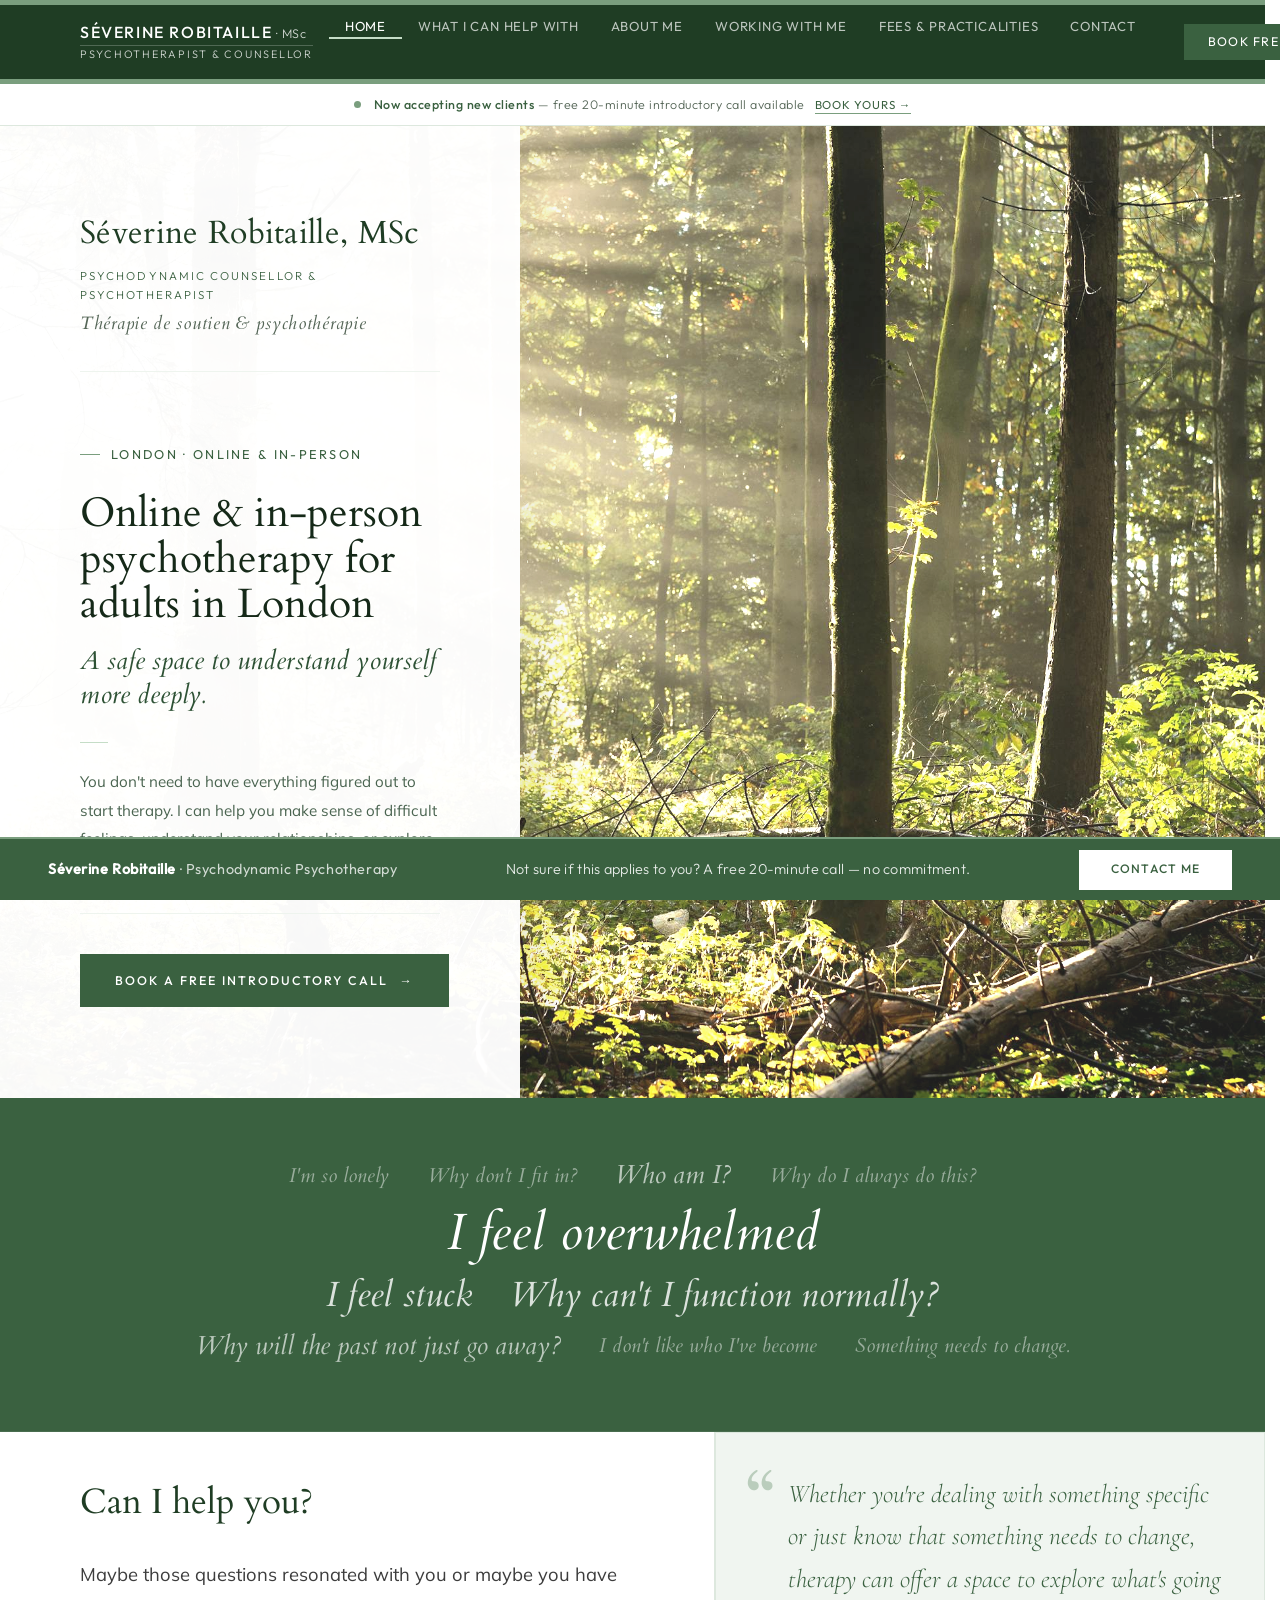
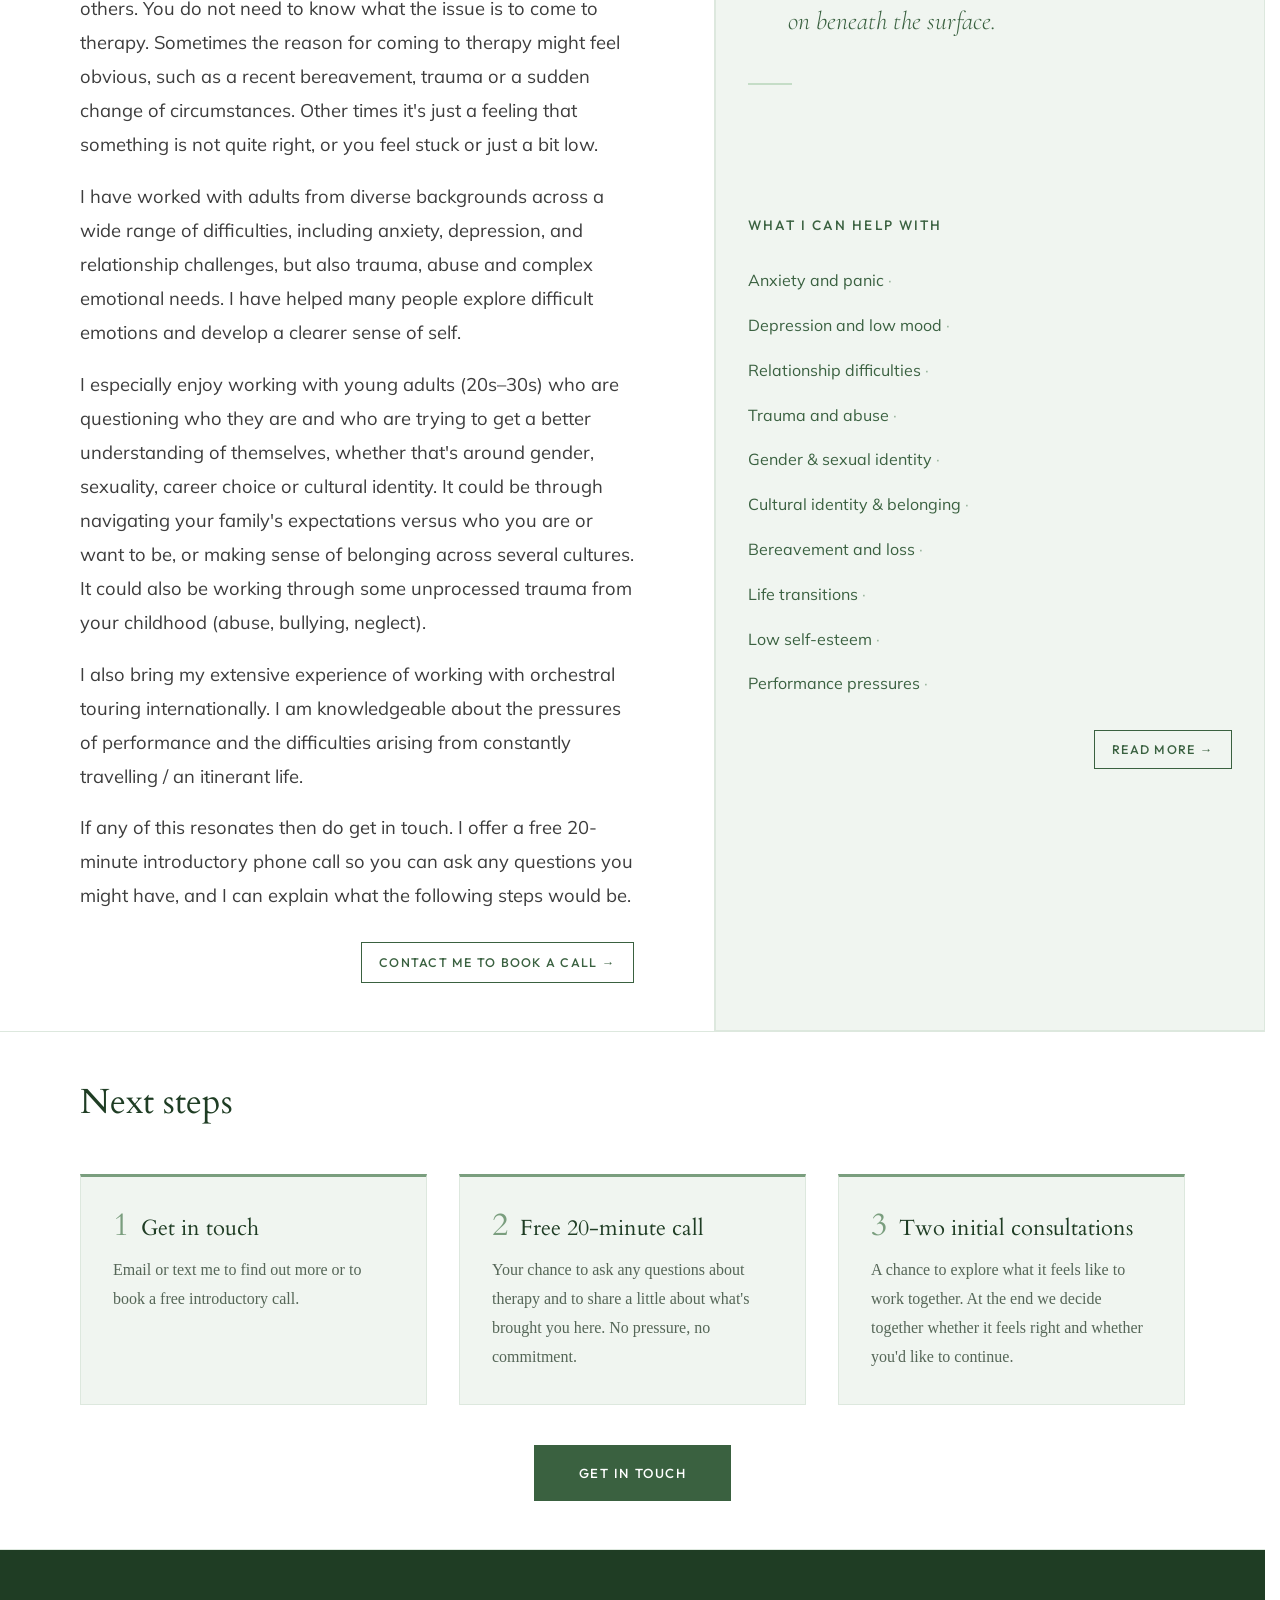
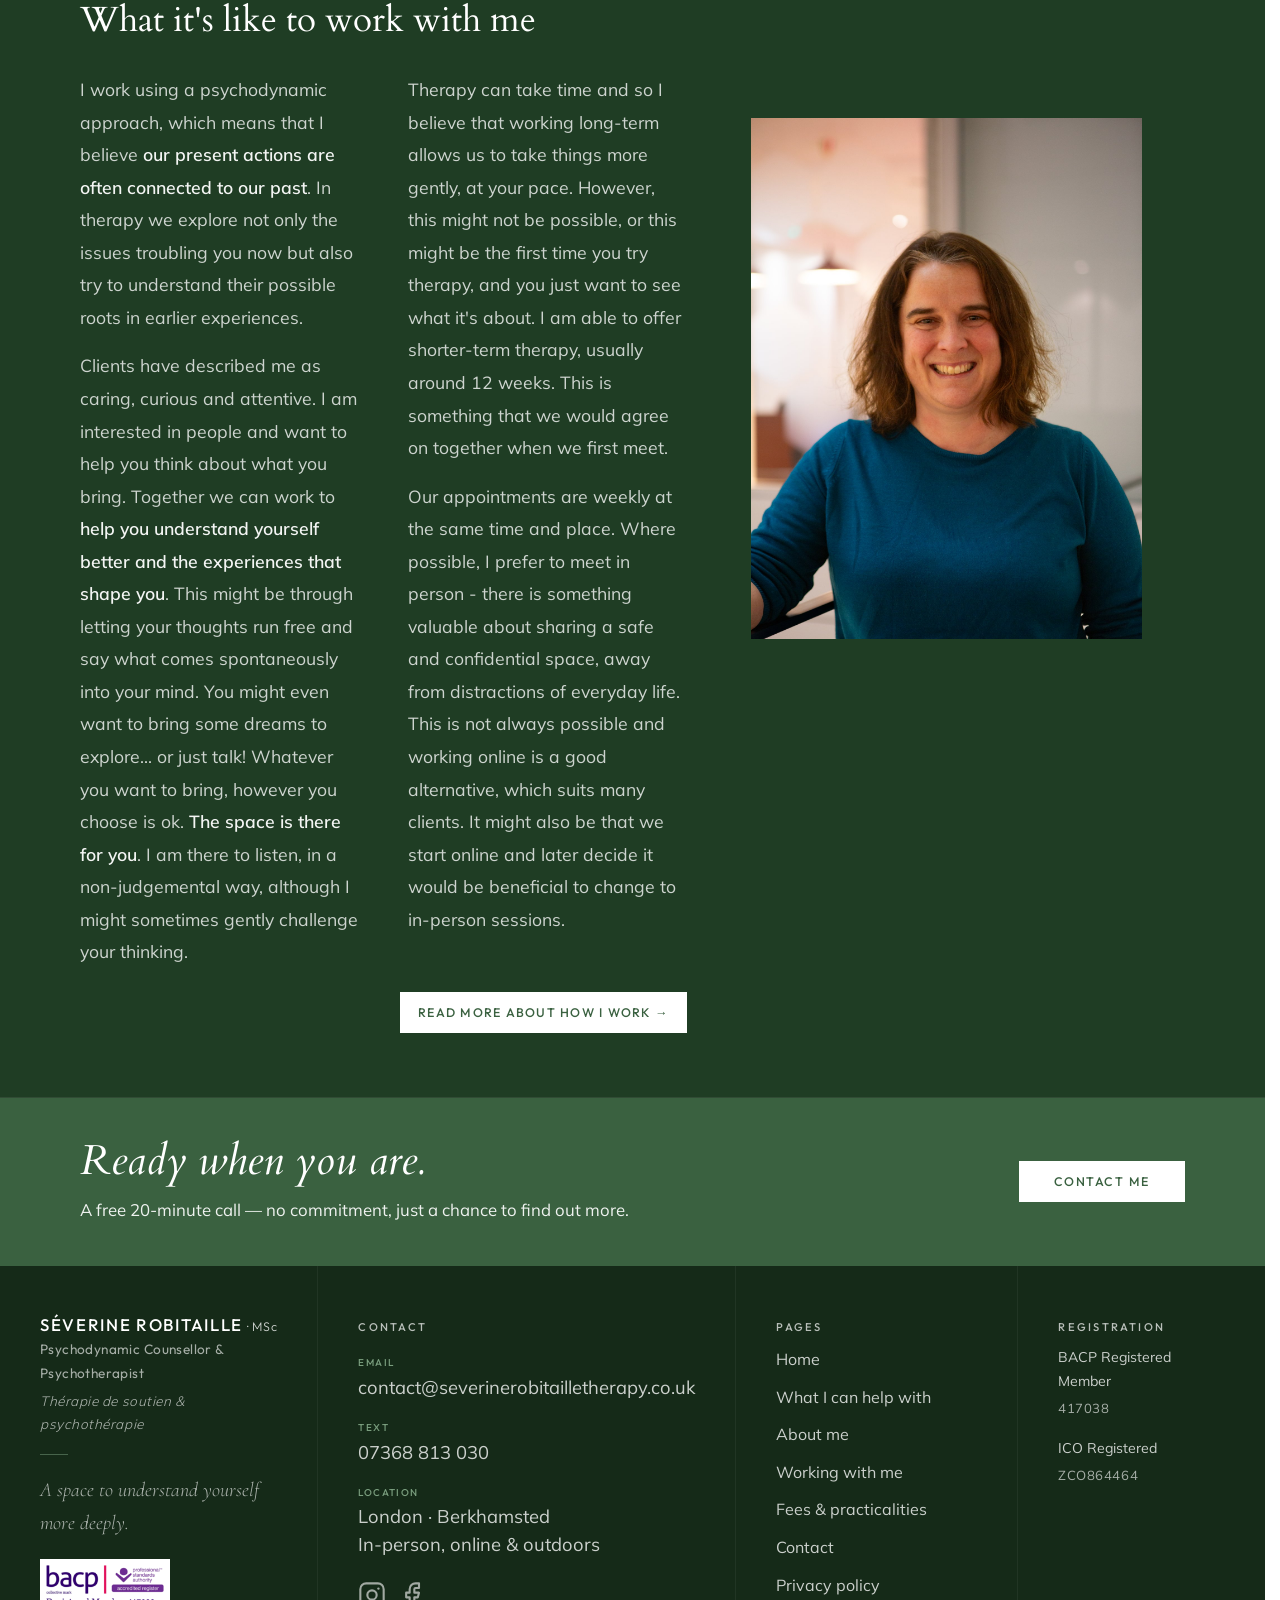
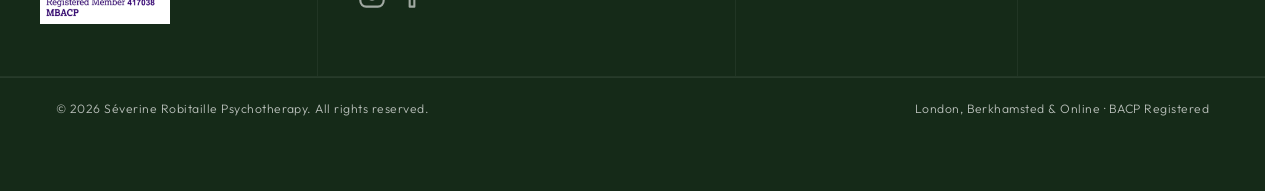
==== index.html @ 87a3a5f7 "Improve footer formatting" ====
<!DOCTYPE html>
<html lang="en">
<head>
  <meta charset="UTF-8">
  <meta name="viewport" content="width=device-width, initial-scale=1.0">
  <title>Séverine Robitaille — Psychotherapist & Counsellor, London</title>
  <meta name="description" content="Séverine Robitaille, MSc — psychodynamic counsellor and psychotherapist near King's Cross, London. Online and in-person therapy for adults.">
  <meta name="author" content="Séverine Robitaille">
  <meta name="copyright" content="© 2026 Séverine Robitaille. All images and content are protected.">
  <link rel="icon" type="image/svg+xml" href="favicon.svg">
  <link rel="canonical" href="https://www.severinerobitailletherapy.co.uk/">
  <meta property="og:type" content="website">
  <meta property="og:site_name" content="Séverine Robitaille Psychotherapy">
  <meta property="og:title" content="Séverine Robitaille — Counsellor & Psychotherapist, King's Cross, London">
  <meta property="og:description" content="Psychodynamic counsellor and psychotherapist near King's Cross, London. Online and in-person therapy for adults. Thérapie psychodynamique à King's Cross, Londres ou en ligne pour adultes.">
  <meta property="og:image" content="https://www.severinerobitailletherapy.co.uk/images/hero-bg.jpg">
  <meta property="og:url" content="https://www.severinerobitailletherapy.co.uk/">
  <link rel="stylesheet" href="style.css">
  <script type="application/ld+json">
  {
    "@context": "https://schema.org",
    "@type": "MedicalBusiness",
    "name": "Séverine Robitaille Psychotherapy",
    "description": "Psychodynamic counselling and psychotherapy for adults in London. Online and in-person sessions with Séverine Robitaille MSc, BACP registered.",
    "url": "https://www.severinerobitailletherapy.co.uk",
    "telephone": "+447368813030",
    "email": "contact@severinerobitailletherapy.co.uk",
    "address": {
      "@type": "PostalAddress",
      "streetAddress": "180-186 Kings Cross Road",
      "addressLocality": "London",
      "postalCode": "WC1X 9DE",
      "addressCountry": "GB"
    },
    "geo": {
      "@type": "GeoCoordinates",
      "latitude": 51.5295,
      "longitude": -0.1196
    },
    "priceRange": "£80 per session",
    "areaServed": "London",
    "availableLanguage": [
      { "@type": "Language", "name": "English" },
      { "@type": "Language", "name": "French", "alternateName": "Français" }
    ],
    "founder": {
      "@type": "Person",
      "name": "Séverine Robitaille",
      "jobTitle": "Psychodynamic Counsellor and Psychotherapist",
      "honorificSuffix": "MSc",
      "knowsLanguage": ["en", "fr"],
      "memberOf": {
        "@type": "Organization",
        "name": "British Association for Counselling and Psychotherapy",
        "alternateName": "BACP"
      }
    },
    "hasOfferCatalog": {
      "@type": "OfferCatalog",
      "name": "Therapy Services",
      "itemListElement": [
        {
          "@type": "Offer",
          "itemOffered": {
            "@type": "Service",
            "name": "Individual Psychotherapy",
            "description": "One-to-one psychodynamic therapy for adults, in-person or online"
          }
        },
        {
          "@type": "Offer",
          "itemOffered": {
            "@type": "Service",
            "name": "Free Introductory Call",
            "description": "Free 20-minute introductory phone call, no commitment required"
          },
          "price": "0",
          "priceCurrency": "GBP"
        }
      ]
    }
  }
  </script>
</head>
<body>
  <a href="#main-content" class="skip-link">Skip to main content</a>

  <nav class="top-nav" aria-label="Main navigation">
    <a class="nav-logo" href="/">
      <span class="nav-logo__name">Séverine Robitaille<span class="nav-logo__msc"> · MSc</span></span>
      <span class="nav-logo__sub">Psychotherapist &amp; Counsellor</span>
    </a>
    <ul class="nav-links">
      <li><a href="/" class="active">Home</a></li>
      <li><a href="what-i-can-help-with.html">What I can help with</a></li>
      <li><a href="about.html">About me</a></li>
      <li><a href="working-with-me.html">Working with me</a></li>
      <li><a href="fees.html">Fees &amp; practicalities</a></li>
      <li><a href="contact.html">Contact</a></li>
    </ul>
    <div class="nav-right">
      <div class="nav-cta"><a href="contact.html">Book Free Call</a></div>
      <span class="nav-lang__flag" title="Version française disponible">🇫🇷</span>
    </div>
    <button class="nav-hamburger" id="navHamburger" aria-label="Open menu" aria-expanded="false" style="display:none;">
      <span></span><span></span><span></span>
    </button>
  </nav>

  <div class="mobile-nav-panel" id="mobileNav">
    <a href="/" class="active">Home</a>
    <a href="what-i-can-help-with.html">What I can help with</a>
    <a href="about.html">About me</a>
    <a href="working-with-me.html">Working with me</a>
    <a href="fees.html">Fees &amp; practicalities</a>
    <a href="contact.html">Contact</a>
    <a href="contact.html" class="mobile-nav-cta">Book Free Call</a>
  </div>

  <div class="accepting-bar">
    <div class="accepting-bar__dot"></div>
    <p class="accepting-bar__text">
      <strong>Now accepting new clients</strong> — free 20-minute introductory call available
      <a href="contact.html" class="accepting-bar__link">Book yours →</a>
    </p>
  </div>

  <!-- HOME HERO -->
  <main id="main-content">
  <img src="images/photo-severine.jpg" alt="Séverine Robitaille" class="mobile-hero-photo mobile-hero-photo--top">
  <section class="hero">
    <div class="hero__bg"></div>
    <div class="hero__tint"></div>

    <div class="hero__panel">

      <!-- Name & credentials -->
      <div class="hero__meta">
        <span class="hero__name">Séverine Robitaille, MSc</span>
        <span class="hero__creds">Psychodynamic Counsellor &amp; Psychotherapist</span>
        <span class="hero__creds-fr">Thérapie de soutien &amp; psychothérapie</span>
      </div>

      <!-- Main content -->
      <div class="hero__body">
        <span class="hero__tag">London · Online &amp; in-person</span>
        <h1 class="hero__title">Online &amp; in-person psychotherapy for adults in London</h1>
        <p class="hero__subtitle">A safe space to understand yourself more deeply.</p>
        <div class="hero__rule"></div>
        <p class="hero__quote">You don't need to have everything figured out to start therapy. I can help you make sense of difficult feelings, understand your relationships, or explore who you are and who you want to be.</p>
      </div>

      <!-- CTA -->
      <div class="hero__cta">
        <a href="mailto:contact@severinerobitailletherapy.co.uk" class="hero__btn"><span class="desktop-only">Book a free introductory call</span><span class="mobile-only">Book a free call</span> →</a>
      </div>

    </div>

    <div class="hero__forest" aria-hidden="true"></div>
  </section>


  <!-- WORD CLOUD -->
  <section class="cloud-section" aria-label="Common feelings that bring people to therapy">
    <div class="cloud">
      <span class="q q--sm">I'm so lonely</span>
      <span class="q q--sm">Why don't I fit in?</span>
      <span class="q q--md">Who am I?</span>
      <span class="q q--sm">Why do I always do this?</span>
      <span class="q q--xl">I feel overwhelmed</span>
      <span class="q q--lg">I feel stuck</span>
      <span class="q q--lg">Why can't I function normally?</span>
      <span class="q q--md">Why will the past not just go away?</span>
      <span class="q q--sm">I don't like who I've become</span>
      <span class="q q--sm">Something needs to change.</span>
    </div>
  </section>

  <!-- WHO CAN I HELP -->
  <div class="who-section">

    <div class="who-main">
      <h2 class="who-main__heading">Can I help you?</h2>
      <p>Maybe those questions resonated with you or maybe you have others. You do not need to know what the issue is to come to therapy. Sometimes the reason for coming to therapy might feel obvious, such as a recent bereavement, trauma or a sudden change of circumstances. Other times it's just a feeling that something is not quite right, or you feel stuck or just a bit low.</p>
      <p>I have worked with adults from diverse backgrounds across a wide range of difficulties, including anxiety, depression, and relationship challenges, but also trauma, abuse and complex emotional needs. I have helped many people explore difficult emotions and develop a clearer sense of self.</p>
      <p class="has-expand">I especially enjoy working with young adults (20s–30s) who are questioning who they are and who are trying to get a better understanding of themselves, whether that's around gender, sexuality, career choice or cultural identity. It could be through navigating your family's expectations versus who you are or want to be, or making sense of belonging across several cultures. It could also be working through some unprocessed trauma from your childhood (abuse, bullying, neglect).</p>
      <details class="mobile-expand" open>
        <summary class="mobile-expand__toggle">Read more</summary>
        <div class="mobile-expand__content">
          <p>I also bring my extensive experience of working with orchestral touring internationally. I am knowledgeable about the pressures of performance and the difficulties arising from constantly travelling / an itinerant life.</p>
          <p>If any of this resonates then do get in touch. I offer a free 20-minute introductory phone call so you can ask any questions you might have, and I can explain what the following steps would be.</p>
        </div>
      </details>
      <p style="margin-top:1.8rem;text-align:right;"><a href="contact.html" class="mini-btn mini-btn--sage">Contact me to book a call →</a></p>
    </div>

    <div class="who-aside">
      <blockquote class="who-aside__quote">Whether you're dealing with something specific or just know that something needs to change, therapy can offer a space to explore what's going on beneath the surface.</blockquote>
      <p class="who-aside__heading">What I can help with</p>
      <span class="who-aside__item">Anxiety and panic</span>
      <span class="who-aside__item">Depression and low mood</span>
      <span class="who-aside__item">Relationship difficulties</span>
      <span class="who-aside__item">Trauma and abuse</span>
      <span class="who-aside__item">Gender &amp; sexual identity</span>
      <span class="who-aside__item">Cultural identity &amp; belonging</span>
      <span class="who-aside__item">Bereavement and loss</span>
      <span class="who-aside__item">Life transitions</span>
      <span class="who-aside__item">Low self-esteem</span>
      <span class="who-aside__item">Performance pressures</span>
      <a href="what-i-can-help-with.html" class="mini-btn mini-btn--sage" aria-label="Read more about what I can help with">Read more →</a>
    </div>

  </div>

  <!-- NEXT STEPS -->
  <div class="services-section">
    <h2 class="services-section__heading">Next steps</h2>
    <div class="steps-grid">

      <div class="step-card">
        <div class="step-card__header">
          <span class="step-card__number">1</span>
          <p class="step-card__title">Get in touch</p>
        </div>
        <p class="step-card__body">Email or text me to find out more or to book a free introductory call.</p>
      </div>

      <div class="step-card">
        <div class="step-card__header">
          <span class="step-card__number">2</span>
          <p class="step-card__title">Free 20-minute call</p>
        </div>
        <p class="step-card__body">Your chance to ask any questions about therapy and to share a little about what's brought you here. No pressure, no commitment.</p>
      </div>

      <div class="step-card">
        <div class="step-card__header">
          <span class="step-card__number">3</span>
          <p class="step-card__title">Two initial consultations</p>
        </div>
        <p class="step-card__body">A chance to explore what it feels like to work together. At the end we decide together whether it feels right and whether you'd like to continue.</p>
      </div>

    </div>
    <p style="text-align:center; margin-top: 2.5rem;"><a href="contact.html" class="cta-btn">Get in touch</a></p>
  </div>

  <!-- HOW I WORK TEASER -->
  <div class="approach-section">
    <div>
      <h2 class="approach-section__heading">What it's like to work with me</h2>
      <div class="approach-section__cols">
        <p>I work using a psychodynamic approach, which means that I believe <strong>our present actions are often connected to our past</strong>. In therapy we explore not only the issues troubling you now but also try to understand their possible roots in earlier experiences.</p>
        <p class="has-expand">Clients have described me as caring, curious and attentive. I am interested in people and want to help you think about what you bring. Together we can work to <strong>help you understand yourself better and the experiences that shape you</strong>. This might be through letting your thoughts run free and say what comes spontaneously into your mind. You might even want to bring some dreams to explore... or just talk! Whatever you want to bring, however you choose is ok. <strong>The space is there for you</strong>. I am there to listen, in a non-judgemental way, although I might sometimes gently challenge your thinking.</p>
        <details class="mobile-expand" open>
          <summary class="mobile-expand__toggle mobile-expand__toggle--light">Read more</summary>
          <div class="mobile-expand__content">
            <p>Therapy can take time and so I believe that working long-term allows us to take things more gently, at your pace. However, this might not be possible, or this might be the first time you try therapy, and you just want to see what it's about. I am able to offer shorter-term therapy, usually around 12 weeks. This is something that we would agree on together when we first meet.</p>
            <p>Our appointments are weekly at the same time and place. Where possible, I prefer to meet in person - there is something valuable about sharing a safe and confidential space, away from distractions of everyday life. This is not always possible and working online is a good alternative, which suits many clients. It might also be that we start online and later decide it would be beneficial to change to in-person sessions.</p>
          </div>
        </details>
      </div>
      <p style="text-align:right;"><a href="working-with-me.html" class="mini-btn mini-btn--light">Read more about how I work →</a></p>
    </div>
    <img src="images/photo-severine.jpg" alt="Séverine Robitaille" class="approach-section__photo">
  </div>

  <!-- CTA STRIP -->
  <div class="cta-strip cta-strip--tall">
    <div>
      <p class="cta-strip__heading">Ready when you are.</p>
      <p class="cta-strip__sub">A free 20-minute call — no commitment, just a chance to find out more.</p>
    </div>
    <a href="mailto:contact@severinerobitailletherapy.co.uk" class="btn btn--white">Contact me</a>
  </div>

  </main>

  <footer class="site-footer">
    <div class="footer-1__top">
      <div class="footer-1__col">
        <span class="footer-name">Séverine Robitaille<span class="footer-msc"> · MSc</span></span>
        <span class="footer-creds">Psychodynamic Counsellor &amp; Psychotherapist</span>
        <span class="footer-fr">Thérapie de soutien &amp; psychothérapie</span>
        <div class="footer-divider"></div>
        <p class="footer-tagline">A space to understand yourself more deeply.</p>
        <span class="bacp-logo"><img src="images/bacplogo.png" alt="BACP Registered Member"></span>
      </div>
      <div class="footer-1__col footer-1__col--lower">
        <p class="col-heading">Contact</p>
        <span class="contact-row" style="margin-bottom:0"><span>Email</span></span>
        <span class="contact-row"><a href="mailto:contact@severinerobitailletherapy.co.uk">contact@severinerobitailletherapy.co.uk</a></span>
        <span class="contact-row" style="margin-bottom:0"><span>Text</span></span>
        <span class="contact-row"><a href="tel:+447368813030">07368 813 030</a></span>
        <span class="contact-row" style="margin-bottom:0"><span>Location</span></span>
        <span class="contact-row" style="margin-bottom:0">London · Berkhamsted</span>
        <span class="contact-row">In-person, online &amp; outdoors</span>
        <div class="footer-social"><a href="https://www.instagram.com/severinetherapy" target="_blank" rel="noopener" aria-label="Instagram"><svg xmlns="http://www.w3.org/2000/svg" width="22" height="22" viewBox="0 0 24 24" fill="none" stroke="currentColor" stroke-width="1.8" stroke-linecap="round" stroke-linejoin="round"><rect x="2" y="2" width="20" height="20" rx="5" ry="5"/><circle cx="12" cy="12" r="4"/><circle cx="17.5" cy="6.5" r="1" fill="currentColor" stroke="none"/></svg></a><a href="https://www.facebook.com/severinerobitailletherapy" target="_blank" rel="noopener" aria-label="Facebook"><svg xmlns="http://www.w3.org/2000/svg" width="22" height="22" viewBox="0 0 24 24" fill="none" stroke="currentColor" stroke-width="1.8" stroke-linecap="round" stroke-linejoin="round"><path d="M18 2h-3a5 5 0 0 0-5 5v3H7v4h3v8h4v-8h3l1-4h-4V7a1 1 0 0 1 1-1h3z"/></svg></a></div>
      </div>
      <div class="footer-1__col footer-1__col--lower footer-nav">
        <p class="col-heading">Pages</p>
        <a href="/">Home</a>
        <a href="what-i-can-help-with.html">What I can help with</a>
        <a href="about.html">About me</a>
        <a href="working-with-me.html">Working with me</a>
        <a href="fees.html">Fees &amp; practicalities</a>
        <a href="contact.html">Contact</a>
        <a href="privacy.html">Privacy policy</a>
      </div>
      <div class="footer-1__col footer-1__col--lower">
        <p class="col-heading">Registration</p>
        <div class="reg-block"><span class="reg-title">BACP Registered Member</span><span class="reg-num">417038</span></div>
        <div class="reg-block"><span class="reg-title">ICO Registered</span><span class="reg-num">ZCO864464</span></div>
      </div>
    </div>
    <div class="bottom-bar">
      <p>© 2026 Séverine Robitaille Psychotherapy. All rights reserved.</p>
      <p>London, Berkhamsted &amp; Online · BACP Registered</p>
    </div>
  </footer>

  <div class="fixed-bar">
    <span class="fixed-bar__name"><strong>Séverine Robitaille</strong> · Psychodynamic Psychotherapy</span>
    <span class="fixed-bar__message">Not sure if this applies to you? A free 20-minute call — no commitment.</span>
    <a href="mailto:contact@severinerobitailletherapy.co.uk" class="fixed-bar__btn">Contact me</a>
  </div>

  <script>
    // Hamburger menu with keyboard support
    const ham = document.getElementById('navHamburger');
    const nav = document.getElementById('mobileNav');
    if (ham && nav) {
      const toggleMenu = () => {
        const open = nav.classList.toggle('open');
        ham.classList.toggle('open', open);
        ham.setAttribute('aria-expanded', open);
        ham.setAttribute('aria-label', open ? 'Close menu' : 'Open menu');
      };
      ham.addEventListener('click', toggleMenu);
      ham.addEventListener('keydown', (e) => {
        if (e.key === 'Enter' || e.key === ' ') {
          e.preventDefault();
          toggleMenu();
        }
      });
      nav.querySelectorAll('a').forEach(a => a.addEventListener('click', () => {
        nav.classList.remove('open');
        ham.classList.remove('open');
        ham.setAttribute('aria-expanded', 'false');
        ham.setAttribute('aria-label', 'Open menu');
      }));
    }
    // Close mobile-expand sections on mobile
    if (window.innerWidth <= 768) {
      document.querySelectorAll('details.mobile-expand').forEach(d => d.removeAttribute('open'));
    }
  </script>
<script data-goatcounter="https://severinetherapy.goatcounter.com/count"
        async src="//gc.zgo.at/count.js"></script>
</body>
</html>
---- style.css ----
/* ============================================================
   style.css — Séverine Robitaille Psychotherapy
   Shared stylesheet for all pages
   ============================================================

   FONTS — hosted locally from /fonts folder
   FONT ROLES:
   - Headings & page titles  → Cardo
   - Body text               → Mulish
   - Navigation & buttons    → Outfit (uppercase)
   - Quotes & accents        → Cormorant Garamond italic

   COLOUR PALETTE:
   --rich       #1f3d24   Dark rich green  — nav bar, page hero, footer
   --forest     #3a6140   Mid green        — CTA sections, hover states, sticky bar
   --sage       #7a9e7e   Sage green       — accents, borders, dots, labels
   --mint       #c5ddc7   Pale mint        — borders, pull quote lines, image tints
   --pale       #f0f5f0   Very pale green  — section backgrounds
   --off-white  #f8faf8   Warm white       — alternate section backgrounds
   --white      #ffffff   Pure white       — main content background
   --text       #1a1a1a   Near black       — headings
   --muted      #556657   Muted green-grey — body text
   --border     #dde8de   Light green-grey — borders and dividers
   ============================================================ */


/* ── ACCESSIBILITY ── */
.skip-link {
  position: absolute;
  top: -100%;
  left: 0;
  background: var(--forest);
  color: #fff;
  padding: 0.75rem 1.5rem;
  font-family: 'Outfit', sans-serif;
  font-size: 0.85rem;
  font-weight: 500;
  text-decoration: none;
  z-index: 9999;
}
.skip-link:focus { top: 0; }

*:focus-visible {
  outline: 2px solid var(--sage);
  outline-offset: 3px;
}

/* ── VISIBILITY UTILITIES ── */
.mobile-only { display: none; }
.desktop-only { display: inline; }

/* ── RESET & BASE ── */
*, *::before, *::after {
  margin: 0;
  padding: 0;
  box-sizing: border-box;
}

/* ── LOCAL FONT FACES ─────────────────────────────────────────────── */

/* Cardo */
@font-face {
  font-family: 'Cardo';
  font-style: normal;
  font-weight: 400;
  font-display: swap;
  src: url('fonts/cardo-400.woff2') format('woff2');
}
@font-face {
  font-family: 'Cardo';
  font-style: italic;
  font-weight: 400;
  font-display: swap;
  src: url('fonts/cardo-400-italic.woff2') format('woff2');
}

/* Cormorant Garamond */
@font-face {
  font-family: 'Cormorant Garamond';
  font-style: normal;
  font-weight: 300;
  font-display: swap;
  src: url('fonts/cormorant-300.woff2') format('woff2');
}
@font-face {
  font-family: 'Cormorant Garamond';
  font-style: normal;
  font-weight: 400;
  font-display: swap;
  src: url('fonts/cormorant-400.woff2') format('woff2');
}
@font-face {
  font-family: 'Cormorant Garamond';
  font-style: italic;
  font-weight: 300;
  font-display: swap;
  src: url('fonts/cormorant-300-italic.woff2') format('woff2');
}
@font-face {
  font-family: 'Cormorant Garamond';
  font-style: italic;
  font-weight: 400;
  font-display: swap;
  src: url('fonts/cormorant-400-italic.woff2') format('woff2');
}

/* Mulish */
@font-face {
  font-family: 'Mulish';
  font-style: normal;
  font-weight: 300;
  font-display: swap;
  src: url('fonts/mulish-300.woff2') format('woff2');
}
@font-face {
  font-family: 'Mulish';
  font-style: normal;
  font-weight: 400;
  font-display: swap;
  src: url('fonts/mulish-400.woff2') format('woff2');
}
@font-face {
  font-family: 'Mulish';
  font-style: normal;
  font-weight: 500;
  font-display: swap;
  src: url('fonts/mulish-500.woff2') format('woff2');
}
@font-face {
  font-family: 'Mulish';
  font-style: normal;
  font-weight: 600;
  font-display: swap;
  src: url('fonts/mulish-600.woff2') format('woff2');
}

/* Outfit */
@font-face {
  font-family: 'Outfit';
  font-style: normal;
  font-weight: 300;
  font-display: swap;
  src: url('fonts/outfit-300.woff2') format('woff2');
}
@font-face {
  font-family: 'Outfit';
  font-style: normal;
  font-weight: 400;
  font-display: swap;
  src: url('fonts/outfit-400.woff2') format('woff2');
}
@font-face {
  font-family: 'Outfit';
  font-style: normal;
  font-weight: 500;
  font-display: swap;
  src: url('fonts/outfit-500.woff2') format('woff2');
}

/* ─────────────────────────────────────────────────────────────────── */

html {
  scroll-behavior: smooth;
  font-size: 16px;
  scrollbar-gutter: stable;
}

body {
  font-family: 'Mulish', sans-serif;
  font-weight: 300;
  color: #1a1a1a;
  background: #ffffff;
  line-height: 1.7;
  -webkit-font-smoothing: antialiased;
}

img {
  max-width: 100%;
  display: block;
  -webkit-user-select: none;
  -moz-user-select: none;
  user-select: none;
  -webkit-user-drag: none;
  -moz-user-drag: none;
}

a {
  color: inherit;
  text-decoration: none;
}


/* ── CSS VARIABLES ── */
:root {
  --rich:      #1f3d24;
  --forest:    #3a6140;
  --sage:      #7a9e7e;
  --mint:      #c5ddc7;
  --pale:      #f0f5f0;
  --off-white: #f8faf8;
  --white:     #ffffff;
  --text:      #1a1a1a;
  --muted:     #556657;
  --border:    #dde8de;

  --font-heading: 'Cardo', serif;
  --font-body:    'Mulish', sans-serif;
  --font-ui:      'Outfit', sans-serif;
  --font-quote:   'Cormorant Garamond', serif;

  --radius: 0px; /* sharp edges throughout */
  --transition: 0.22s ease;

  --space-xs:  0.5rem;
  --space-sm:  1rem;
  --space-md:  2rem;
  --space-lg:  3.5rem;
  --space-xl:  5rem;
  --space-2xl: 7rem;
}


/* ════════════════════════════════════════════
   TYPOGRAPHY
   ════════════════════════════════════════════ */

h1, h2, h3, h4 {
  font-family: var(--font-heading);
  font-weight: 400;
  color: var(--text);
  line-height: 1.15;
}

h1 { font-size: 3.5rem; }
h2 { font-size: 2.2rem; }
h3 { font-size: 1.5rem; }
h4 { font-size: 1.1rem; }

p {
  font-family: var(--font-body);
  font-weight: 300;
  font-size: 1rem;
  color: var(--muted);
  line-height: 1.9;
  margin-bottom: 1rem;
}

p:last-child { margin-bottom: 0; }

/* Section eyebrow label — small caps above headings */
.eyebrow {
  font-family: var(--font-ui);
  font-size: 0.68rem;
  font-weight: 400;
  letter-spacing: 0.22em;
  text-transform: uppercase;
  color: var(--forest);
  display: flex;
  align-items: center;
  gap: 0.8rem;
  margin-bottom: 0.8rem;
}

.eyebrow::before {
  content: '';
  display: inline-block;
  width: 20px;
  height: 1px;
  background: var(--sage);
  flex-shrink: 0;
}

/* Pull quote — Cormorant Garamond italic */
.pull-quote {
  font-family: var(--font-quote);
  font-style: italic;
  font-weight: 300;
  font-size: 1.3rem;
  color: var(--sage);
  line-height: 1.65;
  border-left: 2px solid var(--mint);
  padding-left: 1.5rem;
  margin: 2rem 0;
}

/* Inline emphasis */
em {
  font-family: var(--font-quote);
  font-style: italic;
  font-size: 1.05em;
}

strong {
  font-weight: 500;
  color: var(--text);
}

/* ════════════════════════════════════════════
   SHARED CONTENT PATTERNS
   (Reusable styles for section eyebrows, headings, text)
   ════════════════════════════════════════════ */

/* Section eyebrow - small uppercase label above headings */
.section-eyebrow,
.who-main__eyebrow,
.approach-section__eyebrow,
.services-section__eyebrow,
.fees-section-title,
/* Section title - large Cardo heading */
.section-title,
.who-main__heading,
.approach-section__heading,
.services-section__heading {
  font-family: 'Cardo', serif;
  font-size: 2.2rem;
  font-weight: 400;
  line-height: 1.3;
}

/* Content paragraph - body text for content areas */
.content-text {
  font-family: 'Mulish', sans-serif;
  font-size: 1.15rem;
  font-weight: 400;
  color: #3d3d3d;
  line-height: 1.85;
  margin-bottom: 1.1rem;
}
.content-text:last-child { margin-bottom: 0; }

/* Content link - standard link styling in content areas */
.content-link,
.content-left a,
.fees-cell a,
.privacy-wrap a {
  color: var(--forest);
  text-decoration: underline;
  text-underline-offset: 3px;
}


/* ════════════════════════════════════════════
   LAYOUT HELPERS
   ════════════════════════════════════════════ */

.container {
  max-width: 1200px;
  margin: 0 auto;
  padding: 0 var(--space-xl);
}

.section {
  padding: var(--space-xl) var(--space-xl);
}

.section--pale     { background: var(--pale); }
.section--offwhite { background: var(--off-white); }
.section--white    { background: var(--white); }
.section--rich     { background: var(--rich); }
.section--forest   { background: var(--forest); }

.grid-2 {
  display: grid;
  grid-template-columns: 1fr 1fr;
  gap: 0;
}

.grid-2--gap {
  display: grid;
  grid-template-columns: 1fr 1fr;
  gap: var(--space-lg);
}

.grid-3 {
  display: grid;
  grid-template-columns: repeat(3, 1fr);
  gap: 0;
}

.divider {
  width: 36px;
  height: 2px;
  background: var(--sage);
  margin: var(--space-md) 0;
}


/* ════════════════════════════════════════════
   BUTTONS
   ════════════════════════════════════════════ */

.btn {
  display: inline-block;
  font-family: var(--font-ui);
  font-size: 0.78rem;
  font-weight: 500;
  letter-spacing: 0.12em;
  text-transform: uppercase;
  text-decoration: none;
  padding: 0.9rem 2.2rem;
  border: none;
  cursor: pointer;
  transition: background var(--transition), color var(--transition), transform var(--transition);
  line-height: 1;
}

.btn:hover { transform: translateY(-1px); }

/* Primary — dark green fill */
.btn--primary {
  background: var(--forest);
  color: var(--white);
}
.btn--primary:hover { background: var(--rich); }

/* White — used on dark backgrounds */
.btn--white {
  background: var(--white);
  color: var(--forest);
}
.btn--white:hover { background: var(--mint); }

/* Ghost — outline only */
.btn--ghost {
  background: transparent;
  color: var(--forest);
  border: 1.5px solid var(--border);
}
.btn--ghost:hover { background: var(--pale); }

/* Small variant */
.btn--sm {
  font-size: 0.72rem;
  padding: 0.6rem 1.5rem;
}


/* ════════════════════════════════════════════
   TOP NAVIGATION BAR
   ════════════════════════════════════════════ */

.top-nav {
  background: var(--rich);
  padding: 0 var(--space-xl);
  height: 84px;
  display: flex;
  justify-content: space-between;
  align-items: stretch;
  position: sticky;
  top: 0;
  z-index: 100;
  border-top: 1.5mm solid var(--sage);
  border-bottom: 1.5mm solid var(--sage);
}

/* Logo / name */
.nav-logo {
  display: flex;
  flex-direction: column;
  justify-content: center;
  gap: 3px;
  text-decoration: none;
  flex-shrink: 0;
}

.nav-logo__name {
  font-family: var(--font-ui);
  font-size: 1rem;
  font-weight: 500;
  color: var(--white);
  line-height: 1;
  letter-spacing: 0.1em;
  text-transform: uppercase;
  border-bottom: 1px solid rgba(255,255,255,0.22);
  padding-bottom: 5px;
}

.nav-logo__sub {
  font-family: var(--font-ui);
  font-size: 0.68rem;
  font-weight: 300;
  letter-spacing: 0.16em;
  text-transform: uppercase;
  color: rgba(255,255,255,0.80);
  line-height: 1;
}

.nav-logo__msc {
  color: rgba(255,255,255,0.80);
  font-weight: 300;
  font-size: 0.78rem;
  letter-spacing: 0.06em;
  text-transform: none;
}

/* Nav links */
.nav-links {
  display: flex;
  list-style: none;
  align-items: stretch;
  margin: 0 1rem;
}

.nav-links a {
  display: flex;
  align-items: center;
  padding: 10px 1rem 0;
  font-family: var(--font-ui);
  font-size: 0.82rem;
  font-weight: 400;
  letter-spacing: 0.06em;
  text-transform: uppercase;
  color: rgba(255,255,255,0.7);
  text-decoration: none;
  border-bottom: 2px solid transparent;
  transition: color var(--transition), border-color var(--transition);
  white-space: nowrap;
}

.nav-links a:hover {
  color: var(--white);
  border-bottom-color: var(--mint);
}

.nav-links a.active {
  color: var(--white);
  border-bottom-color: var(--mint);
}

/* Nav CTA button */
.nav-cta {
  display: flex;
  align-items: center;
  flex-shrink: 0;
  margin-left: var(--space-sm);
}

.nav-cta a {
  font-family: var(--font-ui);
  font-size: 0.78rem;
  font-weight: 400;
  letter-spacing: 0.1em;
  text-transform: uppercase;
  color: var(--white);
  background: var(--forest);
  padding: 0 1.5rem;
  height: 36px;
  display: flex;
  align-items: center;
  text-decoration: none;
  transition: background var(--transition);
  white-space: nowrap;
}

.nav-cta a:hover { background: var(--forest); }

/* Mobile nav - hidden on desktop */
.mobile-nav-panel,
.nav-hamburger { display: none; }


/* ════════════════════════════════════════════
   ACCEPTING NEW CLIENTS BANNER
   ════════════════════════════════════════════ */

.accepting-bar {
  background: var(--white);
  border-bottom: 1px solid var(--border);
  padding: 0.55rem var(--space-xl);
  display: flex;
  align-items: center;
  justify-content: center;
  gap: 0.8rem;
}

.accepting-bar__dot {
  width: 7px;
  height: 7px;
  border-radius: 50%;
  background: var(--sage);
  flex-shrink: 0;
  animation: pulse 2.5s ease-in-out infinite;
}

@keyframes pulse {
  0%, 100% { opacity: 1; transform: scale(1); }
  50%       { opacity: 0.35; transform: scale(0.85); }
}

.accepting-bar__text {
  font-family: var(--font-ui);
  font-size: 0.78rem;
  font-weight: 300;
  color: var(--muted);
  letter-spacing: 0.04em;
  margin-bottom: 0; /* override global p margin */
}

.accepting-bar__text strong {
  color: var(--forest);
  font-weight: 500;
}

.accepting-bar__link {
  font-family: var(--font-ui);
  font-size: 0.72rem;
  font-weight: 400;
  color: var(--forest);
  text-decoration: none;
  letter-spacing: 0.08em;
  text-transform: uppercase;
  border-bottom: 1px solid var(--sage);
  padding-bottom: 1px;
  margin-left: 0.4rem;
  transition: color var(--transition);
}

.accepting-bar__link:hover { color: var(--rich); }


/* ════════════════════════════════════════════
   PAGE HERO BANNER
   (dark green top section on interior pages)
   ════════════════════════════════════════════ */

.page-hero {
  background: var(--rich);
  padding: 4.5rem var(--space-xl);
  display: grid;
  grid-template-columns: 1fr 1fr;
  gap: var(--space-lg);
  align-items: end;
}

.page-hero__eyebrow {
  font-family: var(--font-ui);
  font-size: 0.75rem;
  font-weight: 500;
  letter-spacing: 0.22em;
  text-transform: uppercase;
  color: #ffffff;
  margin-bottom: 1rem;
  display: flex;
  align-items: center;
  gap: 0.8rem;
}

.page-hero__eyebrow::before {
  content: '';
  width: 20px;
  height: 1px;
  background: #ffffff;
  display: inline-block;
  flex-shrink: 0;
}

.page-hero__title {
  font-family: var(--font-heading);
  font-weight: 400;
  font-size: 3.8rem;
  color: var(--white);
  line-height: 1.1;
  letter-spacing: 0.01em;
  margin-bottom: 0;
}

.page-hero__desc {
  font-family: var(--font-body);
  font-weight: 300;
  font-size: 1rem;
  color: #ffffff;
  line-height: 1.85;
  align-self: end;
  margin-bottom: 0;
}


/* ════════════════════════════════════════════
   IMAGE PLACEHOLDER BLOCKS
   (replace with <img> tags when photos ready)
   ════════════════════════════════════════════ */

.img-placeholder {
  background: linear-gradient(155deg, var(--mint) 0%, #9ec4a2 55%, var(--forest) 100%);
  display: flex;
  flex-direction: column;
  align-items: center;
  justify-content: center;
  gap: 0.5rem;
  min-height: 400px;
}

.img-placeholder__label {
  background: rgba(255,255,255,0.88);
  padding: 0.5rem 1.3rem;
  font-family: var(--font-ui);
  font-size: 0.72rem;
  font-weight: 500;
  letter-spacing: 0.14em;
  text-transform: uppercase;
  color: var(--forest);
}

.img-placeholder__sub {
  font-family: var(--font-ui);
  font-size: 0.68rem;
  font-weight: 300;
  color: rgba(255,255,255,0.6);
  letter-spacing: 0.05em;
}


/* ════════════════════════════════════════════
   CREDENTIALS / DARK ASIDE PANEL
   ════════════════════════════════════════════ */

.aside-panel {
  background: var(--rich);
  padding: 2.5rem;
}

/* Light variant — pale green background */
.aside-panel--light {
  background: var(--pale);
  border-top: 1px solid var(--border);
}

.aside-panel--light .aside-panel__title { color: var(--forest); }

.aside-panel--light .cred-item {
  border-bottom-color: var(--border);
  color: var(--muted);
}

.aside-panel--light .cred-item strong { color: var(--rich); }

.cred-item {
  padding: 0.9rem 0;
  border-bottom: 1px solid rgba(255,255,255,0.07);
  font-family: var(--font-body);
  font-size: 0.84rem;
  font-weight: 300;
  color: rgba(255,255,255,0.75);
  line-height: 1.5;
}

.cred-item:last-child { border-bottom: none; }

.cred-item strong {
  display: block;
  font-family: var(--font-body);
  font-weight: 400;
  font-size: 0.86rem;
  color: rgba(255,255,255,0.82);
  margin-bottom: 0.15rem;
}


/* ════════════════════════════════════════════
   CREDENTIALS PANEL — pale green (About page)
   ════════════════════════════════════════════ */

.creds-panel {
  background: var(--pale);
  border-top: 1px solid var(--border);
  padding: 2.5rem;
}

.creds-panel__title {
  font-family: var(--font-ui);
  font-size: 1rem;
  font-weight: 500;
  letter-spacing: 0.14em;
  text-transform: uppercase;
  color: var(--forest);
  margin-bottom: 1.5rem;
}

.creds-item {
  padding: 1.1rem 0;
  border-bottom: 1px solid var(--border);
  line-height: 1.5;
}

.creds-item:last-child { border-bottom: none; }

.creds-item__title {
  display: block;
  font-family: var(--font-body);
  font-weight: 600;
  font-size: 1.05rem;
  color: var(--rich);
  margin-bottom: 0.25rem;
}

.creds-item__sub {
  font-family: var(--font-body);
  font-size: 1.05rem;
  font-weight: 500;
  color: #5a5a5a;
}


/* ════════════════════════════════════════════
   LANGUAGE BADGE
   ════════════════════════════════════════════ */

.lang-badge {
  display: inline-flex;
  align-items: center;
  gap: 0.6rem;
  background: var(--pale);
  border: 1px solid var(--border);
  padding: 0.65rem 1.3rem;
  font-family: var(--font-ui);
  font-size: 0.8rem;
  font-weight: 400;
  color: var(--forest);
  letter-spacing: 0.04em;
  margin-top: var(--space-sm);
}


/* ════════════════════════════════════════════
   CTA STRIP
   (call-to-action band before footer)
   ════════════════════════════════════════════ */

.cta-strip {
  background: var(--forest);
  padding: 4rem var(--space-xl);    /* standard height */
  display: flex;
  align-items: center;
  justify-content: space-between;
  gap: var(--space-md);
  flex-wrap: wrap;
}

/* Taller alternative — more impact, more breathing room */
.cta-strip--tall {
  padding: 2.5rem var(--space-xl);
}

.cta-strip__heading {
  font-family: var(--font-heading);
  font-style: italic;
  font-weight: 400;
  font-size: 2.6rem;
  color: var(--white);
  line-height: 1.15;
  margin-bottom: 0.5rem;
}

.cta-strip__sub {
  font-family: var(--font-body);
  font-size: 1.05rem;
  font-weight: 400;
  color: rgba(255,255,255,0.92);
  margin-bottom: 0;
}


/* ════════════════════════════════════════════
   FOOTER
   ════════════════════════════════════════════ */

.site-footer {
  background: #152a18;
  padding-bottom: 52px;
}

.footer-1__top {
  display: grid;
  grid-template-columns: 1.5fr 1.2fr 1.6fr 1.4fr;
  border-bottom: 1px solid rgba(255,255,255,0.06);
}

/* Col 1 — name block, content sits high */
.footer-1__col {
  padding: 3.2rem 2.5rem;
  border-right: 1px solid rgba(255,255,255,0.05);
  display: flex;
  flex-direction: column;
}


/* Cols 2–4 — content pushed lower */
.footer-1__col--lower {
  padding: 3.2rem 2.5rem;
  border-right: 1px solid rgba(255,255,255,0.05);
  display: flex;
  flex-direction: column;
  justify-content: flex-start;
}

.footer-1__col--lower:last-child { border-right: none; }

/* ── Name block ── */
.footer-name {
  font-family: var(--font-ui);
  font-size: 1.05rem;
  font-weight: 500;
  color: white;
  letter-spacing: 0.1em;
  text-transform: uppercase;
  display: block;
  line-height: 1;
  white-space: nowrap;
}

.footer-msc {
  color: rgba(255,255,255,0.80);
  font-weight: 300;
  font-size: 0.78rem;
  letter-spacing: 0.06em;
  text-transform: none;
}

.footer-creds {
  font-family: var(--font-ui);
  font-size: 0.85rem;
  font-weight: 400;
  color: rgba(255,255,255,0.62);
  letter-spacing: 0.03em;
  display: block;
  margin-top: 0.3rem;
}

.footer-divider {
  width: 28px;
  height: 1px;
  background: var(--sage);
  opacity: 0.5;
  margin: 1.2rem 0;
}

.footer-tagline {
  font-family: var(--font-quote);
  font-style: italic;
  font-weight: 300;
  font-size: 1.25rem;
  color: rgba(255,255,255,0.65);
  line-height: 1.65;
  max-width: 260px;
  margin: 0;
}

/* BACP logo wrapper */
.bacp-logo {
  display: inline-block;
  margin-top: 1.2rem;
  line-height: 0;
}
.bacp-logo img {
  width: 130px;
  height: auto;
  display: block;
}

.bacp-placeholder {
  margin-top: auto;
  padding-top: 2rem;
}

.bacp-placeholder__inner {
  display: inline-flex;
  align-items: center;
  justify-content: center;
  width: 80px;
  height: 80px;
  border: 1px solid rgba(255,255,255,0.18);
  font-family: var(--font-ui);
  font-size: 0.62rem;
  font-weight: 400;
  letter-spacing: 0.1em;
  text-transform: uppercase;
  color: rgba(255,255,255,0.7);
}

/* ── Column headings ── */
.col-heading {
  font-family: var(--font-ui);
  font-size: 0.7rem;
  font-weight: 500;
  letter-spacing: 0.2em;
  text-transform: uppercase;
  color: rgba(255,255,255,0.7);
  margin-bottom: 0.5rem;
}

/* ── Contact rows ── */
.contact-row {
  display: block;
  font-family: var(--font-body);
  font-size: 1rem;
  font-weight: 400;
  color: rgba(255,255,255,0.65);
  margin-bottom: 0.6rem;
  line-height: 1.5;
  text-decoration: none;
  transition: color var(--transition);
}

.contact-row:hover { color: rgba(255,255,255,0.9); }

.contact-row a {
  color: rgba(255,255,255,0.65);
  text-decoration: none;
}
.contact-row a:hover { text-decoration: underline; }

.contact-row span {
  display: inline-block;
  font-family: var(--font-ui);
  font-size: 0.62rem;
  letter-spacing: 0.14em;
  text-transform: uppercase;
  color: var(--sage);
  margin-right: 0.5rem;
  font-weight: 500;
}

/* Cols 2–4 overrides — bigger, whiter */
.footer-1__col--lower .contact-row {
  font-size: 1.15rem;
  color: rgba(255,255,255,0.78);
}
.footer-1__col--lower .contact-row a {
  color: rgba(255,255,255,0.78);
}

.footer-social {
  display: flex;
  gap: 0.75rem;
  margin-top: 0.8rem;
}
.footer-social a {
  color: rgba(255,255,255,0.6);
  transition: color 0.2s;
}
.footer-social svg {
  width: 28px;
  height: 28px;
}
.footer-social a:hover { color: #fff; }

/* ── Nav links — match contact rows exactly ── */
.footer-nav a {
  display: block;
  font-family: var(--font-body);
  font-size: 1rem;
  font-weight: 400;
  color: rgba(255,255,255,0.78);
  text-decoration: none;
  text-transform: none;
  margin-bottom: 0.65rem;
  letter-spacing: 0;
  transition: color var(--transition);
}

.footer-nav a:hover { color: rgba(255,255,255,0.98); }

.footer-1__col--lower .footer-nav a {
  font-size: 1.15rem;
  color: rgba(255,255,255,0.78);
}

.footer-1__col--lower .footer-nav a:hover { color: rgba(255,255,255,0.98); }

/* ── Registration ── */
.reg-block { margin-bottom: 1.1rem; }

.reg-title {
  display: block;
  font-family: var(--font-body);
  font-size: 0.95rem;
  font-weight: 400;
  color: rgba(255,255,255,0.65);
  margin-bottom: 0.18rem;
}

.reg-num {
  display: block;
  font-family: var(--font-body);
  font-size: 0.88rem;
  font-weight: 400;
  color: rgba(255,255,255,0.75);
  letter-spacing: 0.04em;
}

.footer-1__col--lower .reg-title {
  font-size: 0.88rem;
  color: rgba(255,255,255,0.78);
}

.footer-1__col--lower .reg-num {
  font-size: 0.82rem;
  color: rgba(255,255,255,0.62);
}

/* ── Bottom bar ── */
.bottom-bar {
  border-top: 1px solid rgba(255,255,255,0.08);
  padding: 1.2rem 3.5rem;
  display: flex;
  justify-content: space-between;
  align-items: center;
  flex-wrap: wrap;
  gap: 0.5rem;
}

.bottom-bar p {
  font-family: var(--font-ui);
  font-size: 0.76rem;
  font-weight: 300;
  color: rgba(255,255,255,0.7);
  margin-bottom: 0;
  letter-spacing: 0.04em;
}


/* ════════════════════════════════════════════
   FIXED BOTTOM BAR
   Name left · message centre · button right
   ════════════════════════════════════════════ */

.fixed-bar {
  position: fixed;
  bottom: 0;
  left: 0;
  right: 0;
  z-index: 300;
  background: var(--forest);
  border-top: 2px solid var(--sage);
  padding: 0.65rem 3rem;
  display: flex;
  align-items: center;
  justify-content: space-between;
  gap: 2rem;
}

.fixed-bar__name {
  font-family: var(--font-ui);
  font-size: 0.9rem;
  font-weight: 400;
  color: rgba(255,255,255,0.78);
  white-space: nowrap;
  letter-spacing: 0.04em;
  flex-shrink: 0;
}

.fixed-bar__name strong {
  color: var(--white);
  font-weight: 600;
}

.fixed-bar__message {
  font-family: var(--font-ui);
  font-size: 0.9rem;
  font-weight: 300;
  color: rgba(255,255,255,0.88);
  text-align: center;
  letter-spacing: 0.02em;
}

.fixed-bar__btn {
  font-family: var(--font-ui);
  font-size: 0.76rem;
  font-weight: 500;
  letter-spacing: 0.1em;
  text-transform: uppercase;
  background: var(--white);
  color: var(--forest);
  padding: 0.6rem 2rem;
  text-decoration: none;
  transition: background var(--transition);
  white-space: nowrap;
  flex-shrink: 0;
}

.fixed-bar__btn:hover { background: var(--mint); }


/* ════════════════════════════════════════════
   ISSUES / HELP LIST
   (used on What I Can Help With page)
   ════════════════════════════════════════════ */

.issues-grid {
  display: grid;
  grid-template-columns: 1fr 1fr;
  border-top: 1px solid var(--border);
  border-left: 1px solid var(--border);
  margin-top: var(--space-md);
}

.issue-item {
  padding: 1.1rem 1.5rem;
  border-right: 1px solid var(--border);
  border-bottom: 1px solid var(--border);
  font-family: var(--font-body);
  font-size: 0.92rem;
  font-weight: 300;
  color: var(--muted);
  transition: background var(--transition);
}

.issue-item:hover { background: var(--pale); }


/* ════════════════════════════════════════════
   STEPS / PROCESS LIST
   (used on Contact page)
   ════════════════════════════════════════════ */

.steps { display: flex; flex-direction: column; }

.step {
  display: flex;
  gap: 1.5rem;
  padding: 1.4rem 0;
  border-bottom: 1px solid rgba(255,255,255,0.07);
  align-items: flex-start;
}

.step:last-child { border-bottom: none; }

.step__num {
  font-family: var(--font-quote);
  font-style: italic;
  font-weight: 300;
  font-size: 1.5rem;
  color: var(--sage);
  min-width: 28px;
  line-height: 1.3;
  flex-shrink: 0;
}

.step__title {
  font-family: var(--font-body);
  font-size: 0.9rem;
  font-weight: 500;
  color: rgba(255,255,255,0.85);
  margin-bottom: 0.25rem;
}

.step__desc {
  font-family: var(--font-body);
  font-size: 0.82rem;
  font-weight: 300;
  color: rgba(255,255,255,0.75);
  line-height: 1.6;
  margin-bottom: 0;
}


/* ════════════════════════════════════════════
   FEES TABLE
   (used on Fees & Practicalities page)
   ════════════════════════════════════════════ */

.fees-block {
  border: 1px solid var(--border);
  margin-top: var(--space-md);
}

.fees-row {
  display: grid;
  grid-template-columns: 1fr 2fr;
  border-bottom: 1px solid var(--border);
  transition: background var(--transition);
}

.fees-row:last-child { border-bottom: none; }
.fees-row:hover { background: var(--pale); }

.fees-row__label {
  padding: 1.1rem 1.5rem;
  font-family: var(--font-ui);
  font-size: 0.76rem;
  font-weight: 500;
  letter-spacing: 0.08em;
  text-transform: uppercase;
  color: var(--forest);
  border-right: 1px solid var(--border);
  display: flex;
  align-items: center;
}

.fees-row__value {
  padding: 1.1rem 1.5rem;
  font-family: var(--font-body);
  font-size: 0.92rem;
  font-weight: 300;
  color: var(--muted);
  display: flex;
  align-items: center;
  margin-bottom: 0;
}


/* ════════════════════════════════════════════
   FAQ ACCORDION
   ════════════════════════════════════════════ */

.faq-item {
  border-bottom: 1px solid var(--border);
}

.faq-item:first-child { border-top: 1px solid var(--border); }

.faq-question {
  width: 100%;
  background: none;
  border: none;
  padding: 1.3rem 0;
  display: flex;
  justify-content: space-between;
  align-items: center;
  cursor: pointer;
  text-align: left;
  gap: 1rem;
}

.faq-question__text {
  font-family: var(--font-body);
  font-size: 0.97rem;
  font-weight: 400;
  color: var(--text);
  line-height: 1.4;
}

.faq-question__icon {
  font-family: var(--font-ui);
  font-size: 1.2rem;
  color: var(--sage);
  flex-shrink: 0;
  transition: transform var(--transition);
  line-height: 1;
}

.faq-item.open .faq-question__icon { transform: rotate(45deg); }

.faq-answer {
  display: none;
  padding-bottom: 1.3rem;
  font-family: var(--font-body);
  font-size: 0.93rem;
  font-weight: 300;
  color: var(--muted);
  line-height: 1.85;
}

.faq-item.open .faq-answer { display: block; }


/* ════════════════════════════════════════════
   CONTACT FORM / CONTACT DETAILS
   ════════════════════════════════════════════ */

.contact-detail {
  display: flex;
  flex-direction: column;
  gap: 0.15rem;
  padding: 1.2rem 0;
  border-bottom: 1px solid var(--border);
}

.contact-detail:last-child { border-bottom: none; }

.contact-detail__label {
  font-family: var(--font-ui);
  font-size: 0.65rem;
  font-weight: 400;
  letter-spacing: 0.18em;
  text-transform: uppercase;
  color: var(--sage);
}

.contact-detail__value {
  font-family: var(--font-body);
  font-size: 0.97rem;
  font-weight: 300;
  color: var(--muted);
  text-decoration: none;
  transition: color var(--transition);
  margin-bottom: 0;
}

.contact-detail__value:hover { color: var(--forest); }


/* ════════════════════════════════════════════
   UTILITY CLASSES
   ════════════════════════════════════════════ */

.text-white   { color: var(--white) !important; }
.text-sage    { color: var(--sage)  !important; }
.text-muted   { color: var(--muted) !important; }
.text-forest  { color: var(--forest) !important; }

.mt-sm  { margin-top: var(--space-sm); }
.mt-md  { margin-top: var(--space-md); }
.mt-lg  { margin-top: var(--space-lg); }
.mb-sm  { margin-bottom: var(--space-sm); }
.mb-md  { margin-bottom: var(--space-md); }
.mb-lg  { margin-bottom: var(--space-lg); }

.border-right  { border-right: 1px solid var(--border); }
.border-bottom { border-bottom: 1px solid var(--border); }


/* ════════════════════════════════════════════
   MOBILE STYLES — Shared Components
   ════════════════════════════════════════════ */
@media (max-width: 768px) {
  body { overflow-x: hidden; overflow-wrap: anywhere; }
  .footer-social svg { width: 22px; height: 22px; }

  /* ── VISIBILITY UTILITIES ── */
  .mobile-only { display: inline !important; }
  .desktop-only { display: none !important; }

  /* ── NAV: hide links, show hamburger ── */
  .nav-links, .nav-cta, .nav-right { display: none; }

  .top-nav {
    padding: 0 1.25rem;
    height: 64px;
    position: sticky;
    top: 0;
    z-index: 100;
  }

  .nav-hamburger {
    display: flex !important;
    flex-direction: column;
    justify-content: center;
    gap: 5px;
    background: none;
    border: none;
    cursor: pointer;
    padding: 8px;
    margin-left: auto;
  }

  .nav-hamburger span {
    display: block;
    width: 22px;
    height: 1.5px;
    background: rgba(255,255,255,0.8);
    transition: transform 0.2s, opacity 0.2s;
    transform-origin: center;
  }

  .nav-hamburger.open span:nth-child(1) { transform: translateY(6.5px) rotate(45deg); }
  .nav-hamburger.open span:nth-child(2) { opacity: 0; }
  .nav-hamburger.open span:nth-child(3) { transform: translateY(-6.5px) rotate(-45deg); }

  .mobile-nav-panel {
    display: none;
    position: fixed;
    top: 64px;
    left: 0; right: 0;
    background: #1f3d24;
    border-bottom: 2px solid #7a9e7e;
    z-index: 99;
    flex-direction: column;
  }

  .mobile-nav-panel.open { display: flex; }

  .mobile-nav-panel a {
    font-family: 'Outfit', sans-serif;
    font-size: 0.85rem;
    letter-spacing: 0.1em;
    text-transform: uppercase;
    color: rgba(255,255,255,0.88);
    padding: 1rem 1.5rem;
    border-bottom: 1px solid rgba(255,255,255,0.06);
    text-decoration: none;
  }

  .mobile-nav-panel a.mobile-nav-cta {
    background: #7a9e7e;
    color: white;
    text-align: center;
    border-bottom: none;
    margin: 0.75rem 1.25rem 1rem;
  }

  /* ── ACCEPTING BAR ── */
  .accepting-bar { padding: 0.25rem 1.25rem; flex-wrap: wrap; }
  .accepting-bar__dot { display: none; }
  .accepting-bar__text { font-size: 0.85rem; }

  /* ── PAGE HERO ── */
  .page-hero {
    grid-template-columns: 1fr !important;
    padding: 2rem 1.25rem !important;
    gap: 0.75rem !important;
    max-width: 100% !important;
    box-sizing: border-box !important;
  }
  .page-hero__title { font-size: clamp(1.8rem, 8vw, 2.5rem) !important; }
  .page-hero__eyebrow { font-size: clamp(0.6rem, 2.8vw, 0.75rem) !important; }
  .page-hero__desc {
    font-size: 1.1rem !important;
    color: rgba(255,255,255,0.82) !important;
  }

  /* ── GRIDS ── */
  .grid-2, .grid-2--gap { grid-template-columns: 1fr !important; width: 100%; }
  .grid-2 > *, .grid-2--gap > * { min-width: 0; }
  .grid-3 { grid-template-columns: 1fr !important; }

  /* ── CTA STRIP ── */
  .cta-strip {
    flex-direction: column !important;
    align-items: flex-start !important;
    padding: 1.5rem 1.25rem !important;
    gap: 1rem !important;
  }
  .cta-strip__heading { font-size: clamp(1.2rem, 6vw, 1.6rem) !important; }
  .cta-strip__sub { font-size: clamp(0.85rem, 3.8vw, 1rem) !important; }

  /* ── FOOTER ── */
  .footer-tagline { max-width: none; white-space: nowrap; }
  .footer-1__top { grid-template-columns: 1fr !important; }
  .contact-row { font-size: 0.9rem !important; }
  .contact-row a { word-break: break-all; }
  .footer-1__col,
  .footer-1__col--lower {
    padding: 1.25rem 1.25rem !important;
    border-right: none !important;
    border-bottom: 1px solid rgba(255,255,255,0.06);
  }
  .bottom-bar {
    padding: 1rem 1.25rem !important;
    flex-direction: column;
    text-align: center;
    gap: 0.25rem;
  }

  /* ── FIXED BAR ── */
  .fixed-bar { padding: 0.65rem 1.25rem; gap: 0.2rem; flex-direction: column; align-items: flex-start; }
  .fixed-bar__name { display: block; font-size: 0.8rem; white-space: normal; }
  .fixed-bar__message { font-size: 0.75rem; text-align: left; }
  .fixed-bar__btn { font-size: 0.72rem; padding: 0.45rem 1rem; margin-top: 0.2rem; }

  /* ── FEES TABLE ── */
  .fees-row { grid-template-columns: 1fr !important; }
  .fees-row__label { border-right: none !important; border-bottom: 1px solid var(--border); }

  /* ── ISSUES GRID ── */
  .issues-grid { grid-template-columns: 1fr !important; }

  /* ── SECTION PADDING ── */
  .section { padding: 1.5rem 1.25rem !important; }
}


/* ════════════════════════════════════════════
   SHARED OVERRIDES — All Pages
   ════════════════════════════════════════════ */

/* Footer French text */
.footer-fr {
  font-size: 0.85rem;
  color: rgba(255,255,255,0.65);
  display: block;
  margin-top: 0.25rem;
  font-style: italic;
  letter-spacing: 0.04em;
}

/* Nav right section with flag */
.nav-right { display: flex; align-items: center; gap: 0.6rem; }
.nav-lang__flag { display: none; }

/* Page hero light eyebrow variant */
.page-hero--light-eyebrow .page-hero__eyebrow { color: #e0e0e0; font-size: 0.75rem; font-weight: 500; }
.page-hero--light-eyebrow .page-hero__eyebrow::before { background: #e0e0e0; }
.page-hero--light-eyebrow .page-hero__desc { font-size: 1.1rem; font-weight: 400; color: rgba(255,255,255,0.88); line-height: 1.75; }


/* ════════════════════════════════════════════
   PAGE: index.html — HOME PAGE
   ════════════════════════════════════════════ */

/* Hero */
.hero {
  position: relative;
  min-height: 100vh;
  overflow: hidden;
  display: flex;
  align-items: stretch;
}
.hero__bg {
  position: absolute; inset: 0;
  background-image: url('images/hero-bg.jpg');
  background-size: cover;
  background-position: center 58%;
  filter: brightness(1.3) saturate(0.85);
}
.hero__tint {
  position: absolute; inset: 0;
  background: rgba(240,245,240,0.12);
}
.hero__panel {
  position: relative; z-index: 2;
  width: 520px; flex-shrink: 0;
  background: rgba(255,255,255,0.97);
  padding: 5rem 5rem 4.5rem;
  display: flex;
  flex-direction: column;
  justify-content: space-between;
  box-shadow: 12px 0 80px rgba(0,0,0,0.1);
}
.hero__meta {
  margin-bottom: 2.5rem;
  padding-bottom: 2rem;
  border-bottom: 1px solid #eef4ee;
}
.hero__name {
  display: block;
  font-family: 'Cardo', serif;
  font-size: 2rem; font-weight: 400;
  letter-spacing: 0.01em;
  color: #1f3d24;
  margin-bottom: 0.3rem;
}
.hero__creds {
  display: block;
  font-family: 'Outfit', sans-serif;
  font-size: 0.72rem; font-weight: 300;
  letter-spacing: 0.18em; text-transform: uppercase;
  color: var(--forest);
}
.hero__creds-fr {
  display: block;
  font-family: 'Cardo', serif;
  font-size: 1.1rem; font-weight: 400; font-style: italic;
  color: var(--muted);
  margin-top: 0.25rem;
  letter-spacing: 0.04em;
}
.hero__body {
  flex: 1;
  display: flex;
  flex-direction: column;
  justify-content: center;
  padding: 2rem 0;
}
.hero__tag {
  font-family: 'Outfit', sans-serif;
  font-size: 0.8rem; font-weight: 400;
  letter-spacing: 0.18em; text-transform: uppercase;
  color: var(--forest);
  display: flex; align-items: center; gap: 0.7rem;
  margin-bottom: 1.6rem;
}
.hero__tag::before { content:''; width:20px; height:1px; background:#7a9e7e; }
.hero__title {
  font-family: 'Cardo', serif;
  font-size: 2.55rem; font-weight: 400;
  color: #152918;
  line-height: 1.12;
  margin-bottom: 1rem;
}
.hero__subtitle {
  font-family: 'Cardo', serif;
  font-style: italic; font-weight: 400;
  font-size: 1.6rem;
  color: #2e5235;
  line-height: 1.35;
  margin-bottom: 1.8rem;
}
.hero__rule {
  width: 28px; height: 1px;
  background: #c5ddc7;
  margin-bottom: 1.6rem;
}
.hero__quote {
  font-family: 'Mulish', sans-serif;
  font-style: normal; font-weight: 400;
  font-size: 0.95rem;
  color: #4a6450;
  line-height: 1.85;
}
.hero__cta {
  padding-top: 2.5rem;
  border-top: 1px solid #eef4ee;
}
.hero__btn {
  display: inline-flex; align-items: center; gap: 0.7rem;
  font-family: 'Outfit', sans-serif;
  font-size: 0.78rem; font-weight: 500;
  white-space: nowrap;
  letter-spacing: 0.16em; text-transform: uppercase;
  color: #fff; background: #3a6140;
  padding: 1rem 2.2rem;
  transition: background 0.22s;
  margin-bottom: 1.2rem;
}
.hero__btn:hover { background: #1f3d24; }
.hero__accepting {
  display: flex; align-items: center; gap: 0.5rem;
}
.hero__dot {
  width: 6px; height: 6px; border-radius: 50%;
  background: #7ec88a;
  animation: pulse 2.5s ease-in-out infinite;
  flex-shrink: 0;
}
.hero__dot-text {
  font-family: 'Outfit', sans-serif;
  font-size: 0.56rem; letter-spacing: 0.14em; text-transform: uppercase;
  color: var(--forest);
}
.hero__forest { flex: 1; position: relative; z-index: 1; overflow: hidden; }
.hero__forest img {
  width: 100%;
  height: 100%;
  object-fit: cover;
  object-position: top center;
  display: block;
}

/* Word Cloud */
.cloud-section {
  background: #3a6140;
  padding: calc(4.5rem - 8px) 8rem calc(5rem - 8px);
  text-align: center;
  border-bottom: 1px solid rgba(255,255,255,0.08);
}
.cloud {
  display: flex;
  flex-wrap: wrap;
  justify-content: center;
  align-items: center;
  gap: 1.2rem 2.4rem;
  max-width: 900px;
  margin: 0 auto;
}
.q {
  font-family: 'Cardo', serif;
  font-style: italic;
  font-weight: 400;
  color: #fff;
  line-height: 1;
  cursor: default;
  transition: opacity 0.2s;
}
.q:hover { opacity: 1 !important; }
.q--xl { font-size: 3.2rem; opacity: 1; width: 100%; text-align: center; }
.q--lg { font-size: 2.2rem; opacity: 0.82; }
.q--md { font-size: 1.65rem; opacity: 0.65; }
.q--sm { font-size: 1.25rem; opacity: 0.48; }
.q--xs { font-size: 1.05rem; opacity: 0.38; }

/* Who Can I Help */
.who-section {
  display: grid;
  grid-template-columns: 1.3fr 1fr;
  gap: 0;
  border-bottom: 1px solid var(--border);
}
.who-main {
  padding: 3rem 5rem;
  background: var(--white);
  border-right: 1px solid var(--border);
}
.who-main__eyebrow {
  color: var(--sage);
  margin-bottom: 1.5rem;
}
.who-main__heading {
  color: var(--rich);
  margin-bottom: 2rem;
}
/* .who-main p styles consolidated with .content-left p below */
.who-main p:last-child { margin-bottom: 0; }

.who-aside {
  background: var(--pale);
  border: 1px solid var(--border);
  padding: 2.5rem 2rem 1.8rem 2rem;
  display: flex;
  flex-direction: column;
  gap: 0;
}
.who-aside__quote {
  font-family: 'Cormorant Garamond', serif;
  font-style: italic;
  font-weight: 300;
  font-size: 1.6rem;
  color: var(--forest);
  line-height: 1.65;
  margin: 0;
  padding: 0 0 2.7rem 2.5rem;
  position: relative;
}
.who-aside__quote::before {
  content: '\201C';
  font-family: 'Cardo', serif;
  font-style: normal;
  font-size: 5rem;
  color: var(--sage);
  opacity: 0.45;
  position: absolute;
  top: -0.8rem;
  left: -0.1rem;
  line-height: 1;
}
.who-aside__quote::after {
  content: '';
  position: absolute;
  bottom: 0;
  left: 0;
  width: 44px;
  height: 2px;
  background: var(--mint);
}
.who-aside__heading {
  font-family: var(--font-ui);
  font-size: 0.85rem;
  font-weight: 500;
  letter-spacing: 0.15em;
  text-transform: uppercase;
  color: var(--forest);
  margin-top: 8rem;
  margin-bottom: 1.2rem;
}
.who-aside .mini-btn { margin-top: 1.5rem; align-self: flex-end; }
.who-aside__item {
  font-family: 'Mulish', sans-serif;
  font-size: 1rem;
  font-weight: 400;
  color: var(--forest);
  display: inline;
  border-bottom: none;
  padding: 0;
  line-height: 2.8;
}
.who-aside__item::after {
  content: ' · ';
  color: var(--sage);
  opacity: 0.7;
}
.who-aside__item:last-child::after { content: ''; }
.who-aside__more {
  font-family: 'Outfit', sans-serif;
  font-size: 0.8rem;
  font-weight: 500;
  font-style: normal;
  letter-spacing: 0.1em;
  text-transform: uppercase;
  color: var(--forest);
  text-decoration: none;
  margin-top: 1.5rem;
  display: inline-block;
}
.who-aside__more:hover { color: var(--sage); }

/* How I Work Teaser / Approach Section */
.approach-section {
  background: var(--rich);
  padding: 3rem 5rem;
  border-bottom: 1px solid rgba(255,255,255,0.08);
  display: grid;
  grid-template-columns: 1.4fr 1fr;
  gap: 4rem;
  align-items: start;
}
.approach-section__cols {
  columns: 2;
  column-gap: 3rem;
  margin-bottom: 1.5rem;
}
.approach-section__photo {
  width: 90%;
  aspect-ratio: 3/4;
  object-fit: cover;
  object-position: top center;
  display: block;
  margin-top: 7.5rem;
}

/* Mobile-only hero photo - hidden on desktop */
.mobile-hero-photo { display: none; }

/* Mobile expand/collapse - always visible on desktop (uses open attribute + JS) */
details.mobile-expand { display: block; }
details.mobile-expand > summary.mobile-expand__toggle { display: none !important; }

.approach-section__eyebrow {
  color: rgba(255,255,255,0.7);
  margin-bottom: 1rem;
}
.approach-section__heading {
  color: var(--white);
  margin-bottom: 1.8rem;
}
.approach-section p {
  font-family: 'Mulish', sans-serif;
  font-size: 1.1rem;
  font-weight: 400;
  color: rgba(255,255,255,0.78);
  line-height: 1.85;
  margin-bottom: 1rem;
}
.approach-section a.link-arrow {
  font-family: 'Outfit', sans-serif;
  font-size: 0.82rem;
  font-weight: 500;
  letter-spacing: 0.1em;
  text-transform: uppercase;
  color: var(--mint);
  text-decoration: none;
  display: inline-flex;
  align-items: center;
  gap: 0.5rem;
  margin-top: 0.8rem;
}
.approach-section a.link-arrow:hover { color: white; }
.approach-section strong {
  color: rgba(255,255,255,0.95);
  font-weight: 600;
}
.approach-section__quote {
  font-family: 'Cormorant Garamond', serif;
  font-style: italic;
  font-weight: 300;
  font-size: 1.75rem;
  color: rgba(255,255,255,0.7);
  line-height: 1.6;
  border-left: 2px solid var(--sage);
  padding-left: 1.8rem;
}

/* Services Cards */
.services-section {
  padding: 3rem 5rem;
  background: var(--white);
  border-bottom: 1px solid var(--border);
}
.services-section__eyebrow {
  color: var(--forest);
  margin-bottom: 1rem;
}
.services-section__heading {
  color: var(--rich);
  margin-bottom: 3rem;
}
.services-grid {
  display: grid;
  grid-template-columns: repeat(3, 1fr);
  gap: 2rem;
  margin-bottom: 2.5rem;
}
.service-card {
  border: 1px solid var(--border);
  padding: 2.5rem;
  display: flex;
  flex-direction: column;
  gap: 1rem;
  background: var(--pale);
}
.service-card__title {
  font-family: 'Cardo', serif;
  font-size: 1.5rem;
  font-weight: 400;
  color: var(--rich);
}
.service-card__body {
  font-family: 'Mulish', sans-serif;
  font-size: 1rem;
  font-weight: 400;
  line-height: 1.8;
  color: #5a4200;
  background: #fff8d6;
  border-left: 3px solid #f5c800;
  padding: 0.75rem 1rem;
  font-style: italic;
}
.service-card__link {
  font-family: 'Outfit', sans-serif;
  font-size: 0.78rem;
  font-weight: 500;
  letter-spacing: 0.1em;
  text-transform: uppercase;
  color: var(--forest);
  text-decoration: none;
  margin-top: auto;
}
.service-card__link:hover { color: var(--sage); }

/* Next Steps Grid */
.steps-grid {
  display: grid;
  grid-template-columns: repeat(3, 1fr);
  gap: 2rem;
  margin-bottom: 0;
}
.step-card {
  padding: 2rem 2rem 2rem 2rem;
  display: flex;
  flex-direction: column;
  gap: 0.9rem;
  background: var(--pale);
  border: 1px solid var(--border);
  border-top: 3px solid var(--sage);
}
.step-card__header {
  display: flex;
  align-items: baseline;
  gap: 0.75rem;
}
.step-card__number {
  font-family: 'Cardo', serif;
  font-size: 2rem;
  font-weight: 400;
  color: var(--sage);
  line-height: 1;
  flex-shrink: 0;
}
.step-card__title {
  font-family: 'Cardo', serif;
  font-size: 1.4rem;
  font-weight: 400;
  color: var(--rich);
  line-height: 1.2;
}
.step-card__body {
  font-family: 'Bitter', serif;
  font-size: 1rem;
  font-weight: 400;
  line-height: 1.8;
  color: var(--muted);
}
.cta-btn {
  display: inline-block;
  font-family: 'Outfit', sans-serif;
  font-size: 0.82rem;
  font-weight: 500;
  letter-spacing: 0.12em;
  text-transform: uppercase;
  color: var(--white);
  background: var(--forest);
  text-decoration: none;
  padding: 1rem 2.8rem;
  transition: background 0.2s;
}
.cta-btn:hover { background: var(--sage); }

/* Mini Button Links */
.mini-btn {
  display: inline-block;
  font-family: 'Outfit', sans-serif;
  font-size: 0.78rem;
  font-weight: 500;
  letter-spacing: 0.1em;
  text-transform: uppercase;
  text-decoration: none;
  color: var(--forest);
  border: 1px solid var(--forest);
  padding: 0.5rem 1.1rem;
  transition: background 0.2s, color 0.2s;
}
.mini-btn:hover { background: var(--forest); color: var(--white); }
.mini-btn--sage {
  color: var(--forest);
  border-color: var(--forest);
}
.mini-btn--sage:hover { background: var(--forest); color: var(--white); }
.mini-btn--light {
  background: var(--white);
  color: var(--forest);
  border-color: var(--white);
}
.mini-btn--light:hover { background: transparent; color: var(--white); border-color: var(--white); }


/* ════════════════════════════════════════════
   PAGE: about.html — ABOUT PAGE
   ════════════════════════════════════════════ */

/* Grid override for about page */
.about-grid { grid-template-columns: 1.45fr 1fr; }

/* Content left column */
.content-left {
  padding: 5rem;
  background: var(--white);
  border-right: 1px solid var(--border);
}
.content-left p,
.who-main p,
.intro-left p {
  font-family: 'Mulish', sans-serif;
  font-size: 1.15rem;
  font-weight: 400;
  color: #3d3d3d;
  line-height: 1.85;
  margin-bottom: 1.1rem;
}
.content-left strong { font-weight: 700; color: var(--rich); }

/* Pull quote */
.content-left .pull-quote,
.pull-quote--about {
  font-family: 'Cormorant Garamond', serif;
  font-style: italic;
  font-weight: 400;
  font-size: 1.55rem;
  color: var(--rich);
  line-height: 1.58;
  border-left: 3px solid var(--sage);
  padding-left: 1.5rem;
  margin: 2rem 0;
}

/* Language note badge - override shared version for about page */
.content-left .lang-badge {
  display: block;
  background: #eaf1ea;
  border-top: 2px solid #a8c4a8;
  border: none;
  padding: 1.1rem 1.5rem;
  font-family: 'Cardo', serif;
  font-size: 1.18rem;
  font-style: italic;
  font-weight: 400;
  color: #3a5c3a;
  line-height: 1.7;
  margin-top: 2.5rem;
}

/* Body section title */
.body-section-title {
  color: var(--forest);
  margin: 3rem 0 1.2rem;
}


/* ════════════════════════════════════════════
   PAGE: contact.html — CONTACT PAGE
   ════════════════════════════════════════════ */

/* Contact Section */
.contact-section {
  background: var(--white);
  padding: 4rem 5rem;
  border-bottom: 1px solid var(--border);
  display: grid;
  grid-template-columns: 1fr 1fr;
  gap: 4rem;
  align-items: start;
}
.contact-section__heading {
  font-family: var(--font-ui);
  font-size: 1.1rem;
  font-weight: 500;
  letter-spacing: 0.14em;
  text-transform: uppercase;
  color: var(--forest);
  margin: 0 0 2rem;
}
.contact-section__image {
  overflow: hidden;
  border-radius: 2px;
  align-self: stretch;
  min-height: 320px;
}
.contact-section__image img {
  width: 100%;
  height: 100%;
  object-fit: cover;
  object-position: center;
  display: block;
}
.contact-section__body {
  display: flex;
  flex-direction: column;
}
.contact-section__intro {
  font-family: 'Mulish', sans-serif;
  font-size: 1.1rem;
  font-weight: 400;
  color: #3d3d3d;
  line-height: 1.8;
  margin: 0 0 1rem;
}
.contact-section__details {
  display: flex;
  flex-direction: column;
  gap: 0;
  margin-top: 0.5rem;
}
.contact-detail-row {
  display: flex;
  align-items: baseline;
  gap: 1.5rem;
  padding: 1rem 0;
  border-bottom: 1px solid var(--border);
}
.contact-detail-row:first-child { border-top: 1px solid var(--border); }
.contact-detail-row__label {
  font-family: var(--font-ui);
  font-size: 0.65rem;
  font-weight: 500;
  letter-spacing: 0.16em;
  text-transform: uppercase;
  color: var(--forest);
  white-space: nowrap;
  min-width: 70px;
}
.contact-detail-row__value {
  font-family: 'Mulish', sans-serif;
  font-size: 1.1rem;
  font-weight: 400;
  color: #3d3d3d;
  text-decoration: none;
  line-height: 1.4;
}
a.contact-detail-row__value:hover { color: var(--forest); }

/* Steps Section */
.steps-section {
  background: var(--pale);
  padding: 4.5rem 5rem 5rem;
  border-bottom: 1px solid var(--border);
}
.section-label {
  font-family: var(--font-ui);
  font-size: 1.1rem;
  font-weight: 500;
  letter-spacing: 0.14em;
  text-transform: uppercase;
  color: var(--forest);
  margin-bottom: 2rem;
}
.steps-list {
  display: flex;
  flex-direction: column;
}
.step-row {
  display: grid;
  grid-template-columns: 260px 1fr;
  gap: 3rem;
  padding: 2rem 0;
  border-top: 1px solid var(--border);
  align-items: start;
}
.step-row:last-child {
  border-bottom: 1px solid var(--border);
}
.step-row__left {
  display: flex;
  align-items: baseline;
  gap: 1.1rem;
}
.step-row__num {
  font-family: 'Cormorant Garamond', serif;
  font-style: italic;
  font-weight: 300;
  font-size: 2rem;
  color: var(--forest);
  line-height: 1;
  flex-shrink: 0;
}
.step-row__title {
  font-family: 'Mulish', sans-serif;
  font-size: 1.05rem;
  font-weight: 600;
  color: var(--rich);
  line-height: 1.3;
}
.step-row__text {
  font-family: 'Mulish', sans-serif;
  font-size: 1.05rem;
  font-weight: 400;
  color: #5a5a5a;
  line-height: 1.8;
  margin: 0;
  padding-top: 0.15rem;
}


/* ════════════════════════════════════════════
   PAGE: fees.html — FEES PAGE
   ════════════════════════════════════════════ */

/* Two Column Grid Layout */
.fees-2col {
  display: grid;
  grid-template-columns: 1fr 1fr;
  border-bottom: 1px solid var(--border);
}

.fees-cell {
  padding: 4.5rem 5rem;
  border-bottom: 1px solid var(--border);
}

/* Left cells get a right border */
.fees-cell--session,
.fees-cell--practice {
  border-right: 1px solid var(--border);
}

/* Bottom row cells have no bottom border */
.fees-cell--practice,
.fees-cell--online {
  border-bottom: none;
}

.fees-section-title {
  color: var(--forest);
  margin-bottom: 1.4rem;
}
.fees-section-title:first-child { margin-top: 0; }

.fees-cell p {
  font-family: 'Mulish', sans-serif;
  font-size: 1.05rem;
  font-weight: 400;
  color: #3d3d3d;
  line-height: 1.85;
  margin-bottom: 1rem;
}

/* Link styles consolidated in SHARED CONTENT PATTERNS */

/* Fee Callout */
.fee-callout {
  background: var(--pale);
  border: 1px solid var(--border);
  border-left: 3px solid var(--sage);
  padding: 1.6rem 2rem;
  margin: 1.5rem 0 1rem;
  display: flex;
  align-items: baseline;
  gap: 0.8rem;
}
.fee-callout__amount {
  font-family: 'Cardo', serif;
  font-size: 2.6rem;
  font-weight: 400;
  color: var(--rich);
  line-height: 1;
}
.fee-callout__label {
  font-family: 'Mulish', sans-serif;
  font-size: 1rem;
  font-weight: 400;
  color: #5a5a5a;
}

/* Map + photo row */
.fees-map-row {
  display: grid;
  grid-template-columns: 1fr 1fr;
  margin-top: 2rem;
  border: 1px solid var(--border);
  overflow: hidden;
}
.fees-map-link { display: block; }
.fees-map {
  width: 100%;
  height: 220px;
  border: none;
  display: block;
  filter: saturate(0.7);
}
.fees-map-hint {
  padding: 0.6rem 1rem;
  background: var(--pale);
  border-top: 1px solid var(--border);
  font-family: var(--font-ui);
  font-size: 0.66rem;
  letter-spacing: 0.06em;
  color: var(--forest);
}
.fees-building-photo {
  border-left: 1px solid var(--border);
  overflow: hidden;
  height: 100%;
}
.fees-building-photo img {
  width: 100%;
  height: 100%;
  object-fit: cover;
  display: block;
}


/* ════════════════════════════════════════════
   PAGE: what-i-can-help-with.html
   ════════════════════════════════════════════ */

/* Intro Section */
.intro-section {
  display: grid;
  grid-template-columns: 280px 1fr;
  border-bottom: 1px solid var(--border);
  background: var(--white);
}
.intro-image {
  overflow: hidden;
  padding: 0 8px 8px 0;
  background: var(--sage);
}
.intro-image img {
  width: 100%;
  height: 100%;
  object-fit: cover;
  object-position: center top;
  display: block;
}
.intro-left {
  padding: 5.5rem 4rem 3.5rem;
  background: var(--white);
}

/* Page Hero Quote */
.page-hero__quote {
  font-family: 'Mulish', sans-serif;
  font-style: normal;
  font-weight: 400;
  font-size: 0.95rem;
  color: rgba(255,255,255,0.82);
  line-height: 1.85;
  margin: 0;
}

/* Issues Section */
.issues-section {
  background: var(--white);
  padding: 3rem 5rem 5rem;
  border-bottom: 1px solid var(--border);
}
.issues-columns {
  display: grid;
  grid-template-columns: 1fr 1fr;
  gap: 4rem;
  margin-top: 1.5rem;
  margin-left: 280px;
}
.issues-group__heading {
  font-family: var(--font-ui);
  font-size: 1.3rem;
  font-weight: 500;
  letter-spacing: 0.04em;
  color: var(--rich);
  margin-bottom: 0.75rem;
  display: flex;
  align-items: center;
  gap: 0.8rem;
}
.issues-group__heading::after {
  content: '';
  flex: 1;
  height: 1px;
  background: var(--border);
}


/* ════════════════════════════════════════════
   PAGE: working-with-me.html
   ════════════════════════════════════════════ */

/* Working layout grid */
.working-layout {
  display: grid;
  grid-template-columns: 1fr 1fr;
  grid-template-rows: auto 1fr;
  border-bottom: 1px solid var(--border);
}
.working-layout .content-left {
  grid-column: 1;
  grid-row: 1 / 3;
  padding: 4rem var(--space-xl);
  border-right: 1px solid var(--border);
}
.working-layout .working-image {
  grid-column: 2;
  grid-row: 1;
  width: 100%;
  height: auto;
  display: block;
  border-bottom: 1px solid var(--border);
}
.working-layout .practical-panel {
  grid-column: 2;
  grid-row: 2;
}

/* Content right column */
.content-right {
  display: flex;
  flex-direction: column;
}

/* Practical info panel */
.practical-panel {
  background: var(--pale);
  border-top: 1px solid var(--border);
  padding: 3rem;
  flex: 1;
}
.practical-panel__title {
  font-family: var(--font-ui);
  font-size: 0.78rem;
  font-weight: 500;
  letter-spacing: 0.18em;
  text-transform: uppercase;
  color: var(--forest);
  margin-bottom: 1.8rem;
}
.practical-item {
  padding: 1rem 0;
  border-bottom: 1px solid var(--border);
}
.practical-item:last-child { border-bottom: none; }
.practical-item__label {
  font-family: var(--font-ui);
  font-size: 0.76rem;
  font-weight: 500;
  letter-spacing: 0.14em;
  text-transform: uppercase;
  color: var(--forest);
  display: block;
  margin-bottom: 0.3rem;
}
.practical-item__value {
  font-family: 'Mulish', sans-serif;
  font-size: 1.15rem;
  font-weight: 400;
  color: var(--rich);
  line-height: 1.55;
  margin: 0;
}

/* Text-as-image graphic */
.text-image {
  background: var(--forest);
  padding: 3.2rem 2.5rem;
  text-align: center;
  margin: 2.2rem 0;
}
.text-image__phrase {
  font-family: 'Cormorant Garamond', serif;
  font-style: italic;
  font-weight: 300;
  font-size: 2.2rem;
  color: #fff;
  line-height: 1.45;
  letter-spacing: 0.01em;
}


/* ════════════════════════════════════════════
   PAGE: privacy.html
   ════════════════════════════════════════════ */

.privacy-wrap {
  max-width: 740px;
  margin: 0 auto;
  padding: 5rem 2rem 7rem;
}

.privacy-wrap h1 {
  font-family: 'Cardo', serif;
  font-size: 2.4rem;
  font-weight: 400;
  color: var(--rich);
  line-height: 1.15;
  margin-bottom: 2.5rem;
}

.privacy-wrap p {
  font-family: 'Mulish', sans-serif;
  font-size: 1rem;
  font-weight: 400;
  color: #3d3d3d;
  line-height: 1.9;
  margin-bottom: 1.4rem;
}

/* Link styles consolidated in SHARED CONTENT PATTERNS */

.privacy-wrap h2 {
  font-family: 'Cardo', serif;
  font-size: 1.5rem;
  font-weight: 400;
  color: var(--rich);
  margin-top: 3rem;
  margin-bottom: 1.2rem;
}

.privacy-wrap ul {
  margin: 0 0 1.4rem 0;
  padding-left: 1.4rem;
}

.privacy-wrap ul li {
  font-family: 'Mulish', sans-serif;
  font-size: 1rem;
  font-weight: 400;
  color: #3d3d3d;
  line-height: 1.5;
  margin-bottom: 0.2rem;
}

.privacy-wrap ul ul {
  margin-top: 0.4rem;
  margin-bottom: 0;
}

.privacy-wrap strong {
  font-weight: 600;
  color: #2a2a2a;
}

.privacy-divider {
  width: 36px;
  height: 2px;
  background: var(--sage);
  margin: 2.5rem 0;
}


/* ════════════════════════════════════════════
   MOBILE STYLES — Page-Specific
   ════════════════════════════════════════════ */
@media (max-width: 768px) {

  /* ── INDEX.HTML — Home Page Mobile ── */
  .hero__panel      { padding-top: 1.5rem !important; padding-bottom: 1.5rem !important; }
  .hero__meta       { margin-bottom: 1rem !important; padding-bottom: 1rem !important; }
  .hero__body       { padding: 1rem 0 !important; }
  .hero__cta        { padding-top: 1.25rem !important; }
  .hero {
    flex-direction: column;
    min-height: auto;
  }
  .hero__panel {
    width: 100% !important;
    padding: 1.75rem 1.25rem 2rem;
    box-shadow: none;
  }
  .hero__meta     { display: none !important; }
  .hero__name     { font-size: clamp(1rem, 5vw, 1.4rem) !important; }
  .hero__creds    { font-size: clamp(0.55rem, 2.8vw, 0.72rem) !important; }
  .hero__tag      { font-size: clamp(0.6rem, 2.8vw, 0.8rem) !important; }
  .hero__title    { font-size: clamp(1.25rem, 6.5vw, 1.8rem) !important; line-height: 1.2 !important; }
  .hero__subtitle {
    font-family: 'Mulish', sans-serif !important;
    font-style: italic !important;
    font-size: 1.1rem !important;
    color: #4a6450 !important;
  }
  .hero__rule     { display: none !important; }
  .hero__quote    { font-size: 1.1rem !important; line-height: 1.75 !important; }
  .hero__btn      { font-size: clamp(0.62rem, 2.8vw, 0.75rem) !important; padding: 0.85rem 1.5rem !important; }
  .hero__forest { display: none; }

  /* Mobile hero photo */
  .mobile-hero-photo {
    display: block !important;
    width: 100%;
    height: 400px;
    object-fit: cover;
    object-position: center 20%;
  }
  /* Version A: photo at top */
  .mobile-hero-photo--top {
    height: 320px;
    object-position: center 30%;
  }
  .approach-section__photo { display: none !important; }

  /* Word Cloud */
  .cloud-section { padding: 2.5rem 1.25rem !important; }
  .q--xl { font-size: clamp(1.1rem, 5.5vw, 1.4rem) !important; }
  .q--lg { font-size: clamp(1.1rem, 5.5vw, 1.4rem) !important; }
  .q--md { font-size: clamp(1.1rem, 5.5vw, 1.4rem) !important; }
  .q--sm { display: inline !important; font-size: clamp(1.1rem, 5.5vw, 1.4rem) !important; opacity: 1 !important; }
  .q--xs { display: inline !important; font-size: clamp(1.1rem, 5.5vw, 1.4rem) !important; opacity: 1 !important; }
  .q { opacity: 1 !important; }
  .cloud .q:nth-child(7),
  .cloud .q:nth-child(8) { display: none !important; }

  /* Mobile expand/collapse */
  .has-expand { display: inline !important; }
  .mobile-expand {
    display: inline !important;
  }
  details.mobile-expand > summary.mobile-expand__toggle {
    display: inline !important;
    font-family: 'Mulish', sans-serif;
    font-size: 1.15rem;
    font-weight: 900;
    color: var(--forest);
    cursor: pointer;
    list-style: none;
    margin-left: 0.3rem;
    -webkit-text-stroke: 0.5px var(--forest);
  }
  details.mobile-expand > summary.mobile-expand__toggle.mobile-expand__toggle--light {
    color: rgba(255,255,255,0.85);
    -webkit-text-stroke: 0.5px rgba(255,255,255,0.85);
  }
  .mobile-expand__toggle::-webkit-details-marker { display: none; }
  .mobile-expand:not([open]) .mobile-expand__content { display: none !important; }
  .mobile-expand[open] .mobile-expand__content { display: block !important; margin-top: 1rem; }
  details.mobile-expand[open] > summary.mobile-expand__toggle { display: none !important; }
  .mobile-expand__content p { display: block !important; }

  /* Who Can I Help */
  .who-section { grid-template-columns: 1fr !important; gap: 0 !important; }
  .who-main {
    padding: 1.5rem 1.25rem 1.5rem !important;
    border-right: none !important;
    border-bottom: none !important;
    margin-bottom: 0 !important;
  }
  .who-main__heading { font-size: clamp(1.2rem, 6vw, 1.6rem) !important; margin-bottom: 1rem !important; }
  .who-main p { font-size: 1.15rem !important; line-height: 1.75 !important; }
  .who-aside { padding: 0.75rem 1.25rem 1.5rem !important; margin-top: 0 !important; border-top: 1px solid var(--border) !important; display: flex !important; flex-direction: column !important; }
  .who-aside__heading { order: -1 !important; }
  .who-aside__quote { display: none !important; }
  .who-aside__quote {
    font-family: 'Mulish', sans-serif !important;
    font-style: normal !important;
    font-size: 1.1rem !important;
    color: var(--forest) !important;
  }
  .who-aside__heading { font-size: 0.85rem !important; letter-spacing: 0.15em !important; margin-top: 0 !important; margin-bottom: 0.75rem !important; border-bottom: none !important; }
  .who-aside__heading::after { display: none !important; }
  .who-aside__quote::after { content: none !important; display: none !important; }
  .who-aside__quote::before { display: none !important; }
  .who-aside__item {
    font-size: 1.1rem !important;
    padding: 0.3rem 0 !important;
    border-bottom: none !important;
    display: block !important;
    line-height: 1.6 !important;
  }
  .who-aside__item::after { display: none !important; }
  .who-aside__more { margin-top: 0.75rem !important; }
  .who-aside__quote { margin-top: 1.25rem !important; padding: 0 !important; }

  /* Services / Steps */
  .services-section { padding: 1.5rem 1.25rem !important; }
  .steps-grid { grid-template-columns: 1fr !important; gap: 0.75rem !important; margin-top: 0 !important; }
  .services-section__heading { font-size: clamp(1.2rem, 6vw, 1.6rem) !important; margin-bottom: 1rem !important; }
  .step-card { padding: 1rem 1.25rem !important; gap: 0.5rem !important; }
  .step-card__title { font-size: clamp(1rem, 5vw, 1.25rem) !important; }
  .step-card__body { font-size: 1.1rem !important; margin-bottom: 0 !important; }
  .cta-btn { font-size: 0.78rem !important; padding: 0.85rem 1.5rem !important; }

  /* Approach / How I Work */
  .approach-section {
    grid-template-columns: 1fr !important;
    padding: 2rem 1.25rem !important;
    gap: 1rem !important;
  }
  .approach-section__cols { columns: 1 !important; margin-bottom: 0.5rem !important; }
  .approach-section__eyebrow { margin-bottom: 0.5rem !important; }
  .approach-section__heading { font-size: clamp(1.2rem, 6vw, 1.6rem) !important; margin-top: 0 !important; margin-bottom: 1rem !important; }
  .approach-section p { font-size: 1.15rem !important; line-height: 1.75 !important; }
  .approach-section__photo {
    width: 100% !important;
    margin-top: 0 !important;
    aspect-ratio: 3/4 !important;
    object-position: center 8% !important;
  }
  .mini-btn { font-size: 0.78rem !important; padding: 0.55rem 1.2rem !important; }

  /* ── ABOUT.HTML — About Page Mobile ── */
  .about-photo-mobile {
    display: block !important;
    width: 100%;
    height: auto;
    max-height: 252px;
    object-fit: contain;
    object-position: center top;
    background: var(--pale);
    border-bottom: 1px solid var(--border);
  }
  .about-photo-desktop { display: none !important; }
  .content-left {
    padding: 1.5rem 1.25rem !important;
    border-right: none !important;
    border-bottom: 1px solid var(--border);
  }
  .content-left p {
    font-size: 1.15rem !important;
    line-height: 1.75 !important;
    margin-bottom: 0.9rem !important;
    overflow-wrap: break-word;
    word-break: break-word;
  }
  .pull-quote,
  .content-left .pull-quote {
    font-size: clamp(1rem, 4.5vw, 1.25rem) !important;
    margin: 1.25rem 0 !important;
  }
  .lang-badge {
    font-size: 1.1rem !important;
    margin-top: 1.25rem !important;
    line-height: 1.7;
    padding: 1rem 1rem 1rem 0 !important;
  }
  .creds-panel { padding: 1rem 1.25rem 0 !important; }
  .grid-2 > div:last-child { padding-bottom: 0 !important; margin-bottom: 0 !important; }
  .creds-item:nth-last-child(1),
  .creds-item:nth-last-child(2) { display: none !important; }
  .creds-item:nth-last-child(3) { padding-bottom: 0.75rem !important; margin-bottom: 0 !important; }
  .creds-panel__title {
    font-size: 0 !important;
    margin-bottom: 0.4rem !important;
  }
  .creds-panel__title::after {
    content: "Qualifications";
    font-size: clamp(0.72rem, 3vw, 0.85rem);
  }
  .creds-item { padding: 0.75rem 0 !important; }
  .creds-item__title { font-size: 1.1rem !important; }
  .creds-item__sub { font-size: clamp(0.82rem, 3.5vw, 0.95rem) !important; }

  /* ── CONTACT.HTML — Contact Page Mobile ── */
  .contact-section {
    grid-template-columns: 1fr !important;
    padding: 1.75rem 1.25rem !important;
    gap: 0 !important;
  }
  .contact-section__image { display: none !important; }
  .contact-section__heading {
    font-size: clamp(0.75rem, 3vw, 0.9rem) !important;
    margin-bottom: 1rem !important;
  }
  .contact-section__intro {
    font-size: 1.15rem !important;
    line-height: 1.75 !important;
    margin-bottom: 0.4rem !important;
  }
  .contact-section__details { margin-top: 0 !important; }
  .contact-detail-row {
    gap: 1rem !important;
    padding: 0.75rem 0 !important;
    border: none !important;
  }
  .contact-detail-row__label { min-width: 35px !important; }
  .contact-detail-row__value {
    font-size: 1.1rem !important;
    word-break: break-all;
  }
  .steps-section {
    padding: 1.75rem 1.25rem 2rem !important;
  }
  .section-label {
    font-size: clamp(0.75rem, 3vw, 0.9rem) !important;
    margin-bottom: 1.25rem !important;
  }
  .step-row {
    grid-template-columns: 1fr !important;
    gap: 0.5rem !important;
    padding: 1.25rem 0 !important;
  }
  .step-row__num { font-size: clamp(1.4rem, 6vw, 1.8rem) !important; }
  .step-row__title { font-size: 1.1rem !important; }
  .step-row__text {
    font-size: 1.15rem !important;
    line-height: 1.75 !important;
  }

  /* ── FEES.HTML — Fees Page Mobile ── */
  .fees-2col {
    grid-template-columns: 1fr !important;
    border-bottom: none !important;
  }
  .fees-cell {
    padding: 1.75rem 1.25rem !important;
    border-right: none !important;
    border-bottom: 1px solid var(--border) !important;
  }
  .fees-cell--practice,
  .fees-cell--online {
    border-bottom: 1px solid var(--border) !important;
  }
  .fees-cell:last-child {
    border-bottom: none !important;
  }
  .fees-cell p {
    font-size: 1.15rem !important;
    line-height: 1.75 !important;
    margin-bottom: 0.75rem !important;
  }
  .fees-map,
  div[style*="border:1px solid var(--border); overflow:hidden"] { display: none !important; }
  .fee-callout {
    padding: 1.25rem !important;
    margin: 1rem 0 !important;
  }
  .fee-callout__amount { font-size: clamp(2rem, 8vw, 2.6rem) !important; }
  .fee-callout__label { font-size: 1.1rem !important; }

  /* ── WHAT-I-CAN-HELP-WITH.HTML Mobile ── */
  .page-hero__quote { display: none !important; }
  .page-hero__eyebrow { display: none !important; }
  .intro-section {
    grid-template-columns: 1fr !important;
  }
  .intro-image {
    height: 240px;
    padding: 0 !important;
    overflow: hidden;
  }
  .intro-image img { width: 100%; height: 100%; object-fit: cover; object-position: center; display: block; }
  .intro-left {
    padding: 1.25rem 1.25rem !important;
  }
  .intro-left p {
    font-size: 1.15rem !important;
    line-height: 1.85 !important;
    margin-bottom: 0.75rem !important;
  }
  .issues-section {
    padding: 1.25rem 1.25rem !important;
  }
  .issues-columns {
    grid-template-columns: 1fr !important;
    gap: 1.25rem !important;
    margin-left: 0 !important;
    margin-top: 0.25rem !important;
  }
  .issues-group__heading {
    font-size: 1.1rem !important;
    margin-bottom: 0.5rem !important;
    gap: 1.5rem !important;
  }
  .issues-group__heading::after { content: none !important; }
  .issue-item {
    border: none !important;
    padding: 0.15rem 0 !important;
    padding-left: 1rem !important;
    position: relative;
    line-height: 1.3 !important;
    color: var(--text) !important;
  }
  .issue-item::before {
    content: "•";
    position: absolute;
    left: 0;
    color: var(--muted);
  }
  .issues-columns > div:not(:first-child) {
    margin-top: 1.5rem !important;
  }

  /* ── WORKING-WITH-ME.HTML Mobile ── */
  .working-layout {
    display: flex !important;
    flex-direction: column !important;
  }
  .working-layout .practical-panel {
    order: 1;
    border-top: 3px solid var(--sage);
    padding: 1.25rem 1.25rem !important;
  }
  .working-layout .working-image {
    order: 2;
    display: block;
    border-bottom: 1px solid var(--border);
  }
  .working-layout .content-left {
    order: 3;
    padding: 1.5rem 1.25rem !important;
    border-right: none !important;
  }
  .practical-panel__title {
    font-size: clamp(0.65rem, 3vw, 0.78rem) !important;
    color: var(--sage) !important;
    margin-bottom: 0.75rem !important;
  }
  .practical-item { padding: 0.5rem 0 !important; }
  .practical-item__label {
    font-size: clamp(0.62rem, 2.8vw, 0.72rem) !important;
    color: var(--sage) !important;
    min-width: 90px;
  }
  .practical-item__value {
    font-size: clamp(0.82rem, 3.5vw, 0.92rem) !important;
    line-height: 1.45 !important;
  }

  /* ── PRIVACY.HTML Mobile ── */
  .privacy-wrap {
    padding: 2rem 1.25rem 1.5rem !important;
  }
  .privacy-wrap h1 {
    font-size: clamp(1.5rem, 7vw, 2rem) !important;
    margin-bottom: 1.5rem !important;
  }
  .privacy-wrap h2 {
    font-size: clamp(1.1rem, 5vw, 1.35rem) !important;
    margin-top: 2rem !important;
    margin-bottom: 0.75rem !important;
  }
  .privacy-wrap p {
    font-size: 1.15rem !important;
    line-height: 1.75 !important;
    margin-bottom: 1rem !important;
  }
  .privacy-wrap ul li {
    font-size: 1.15rem !important;
    line-height: 1.75 !important;
  }
}
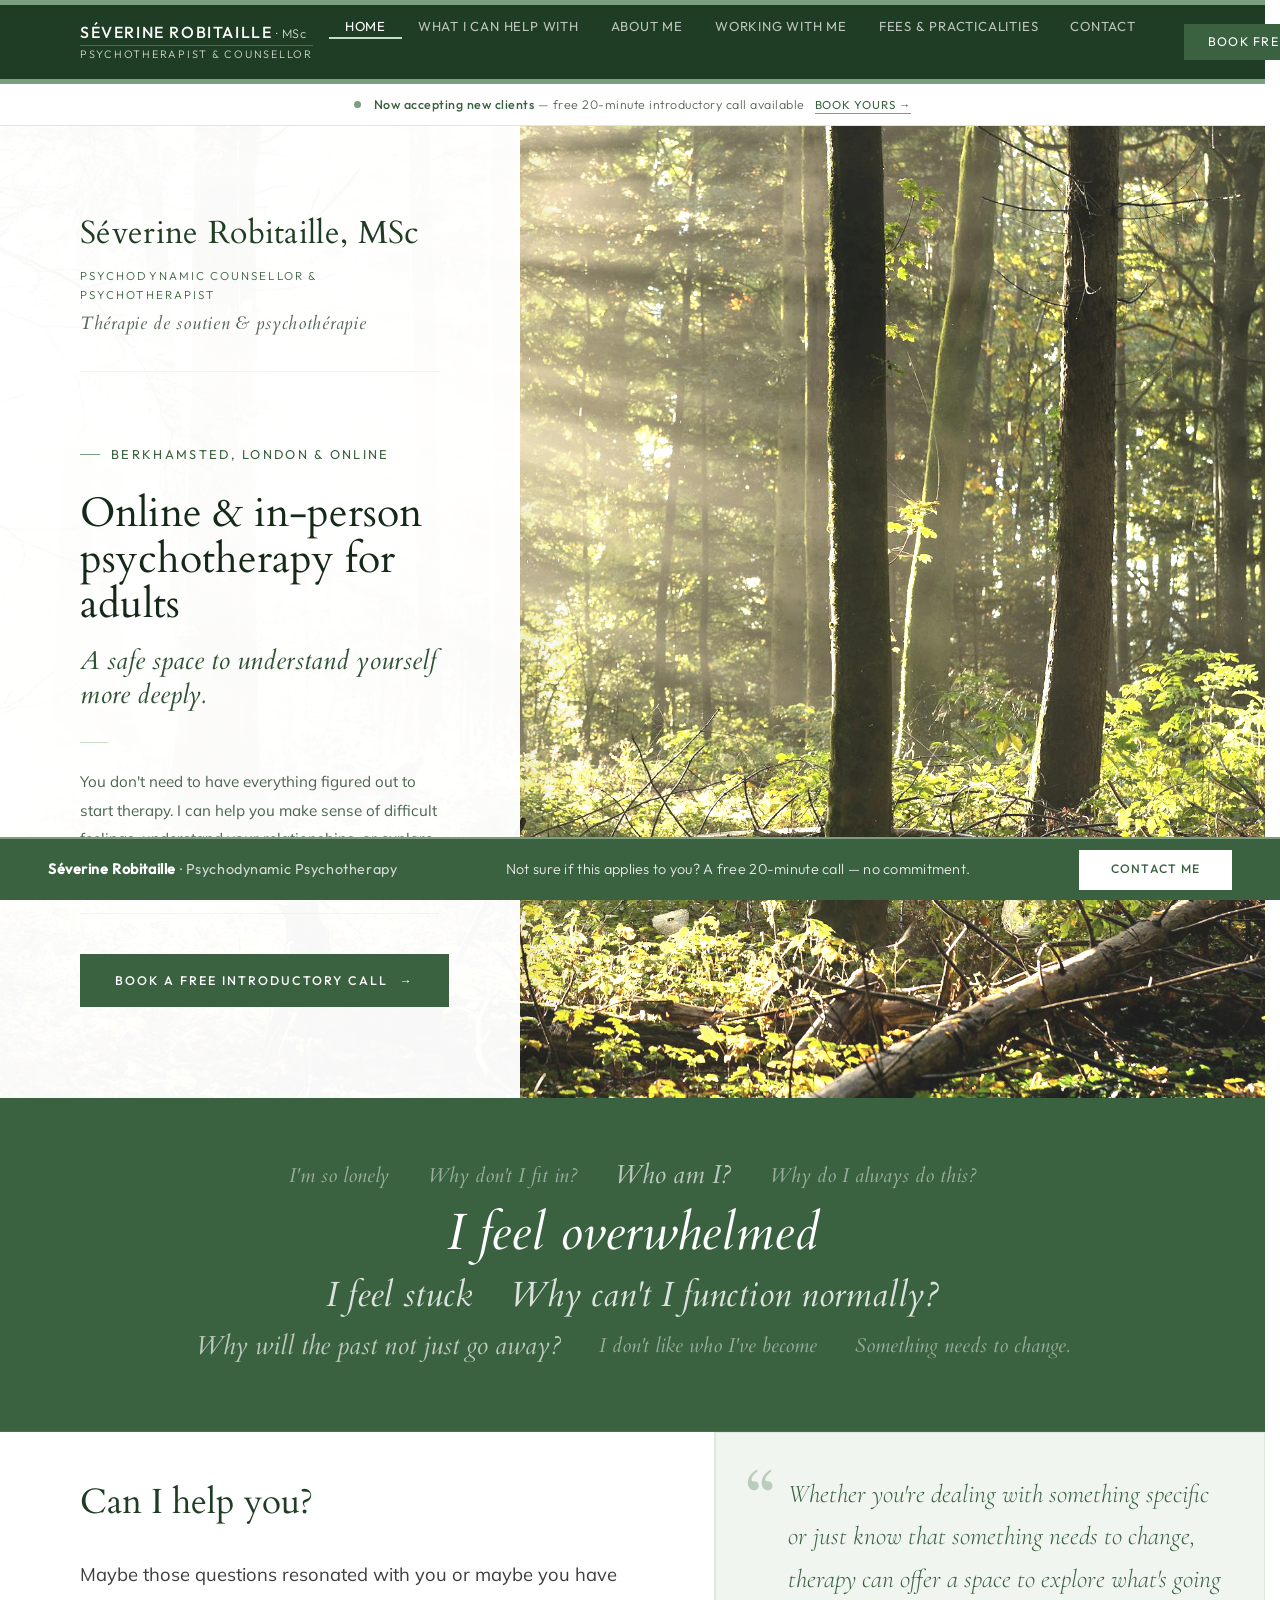
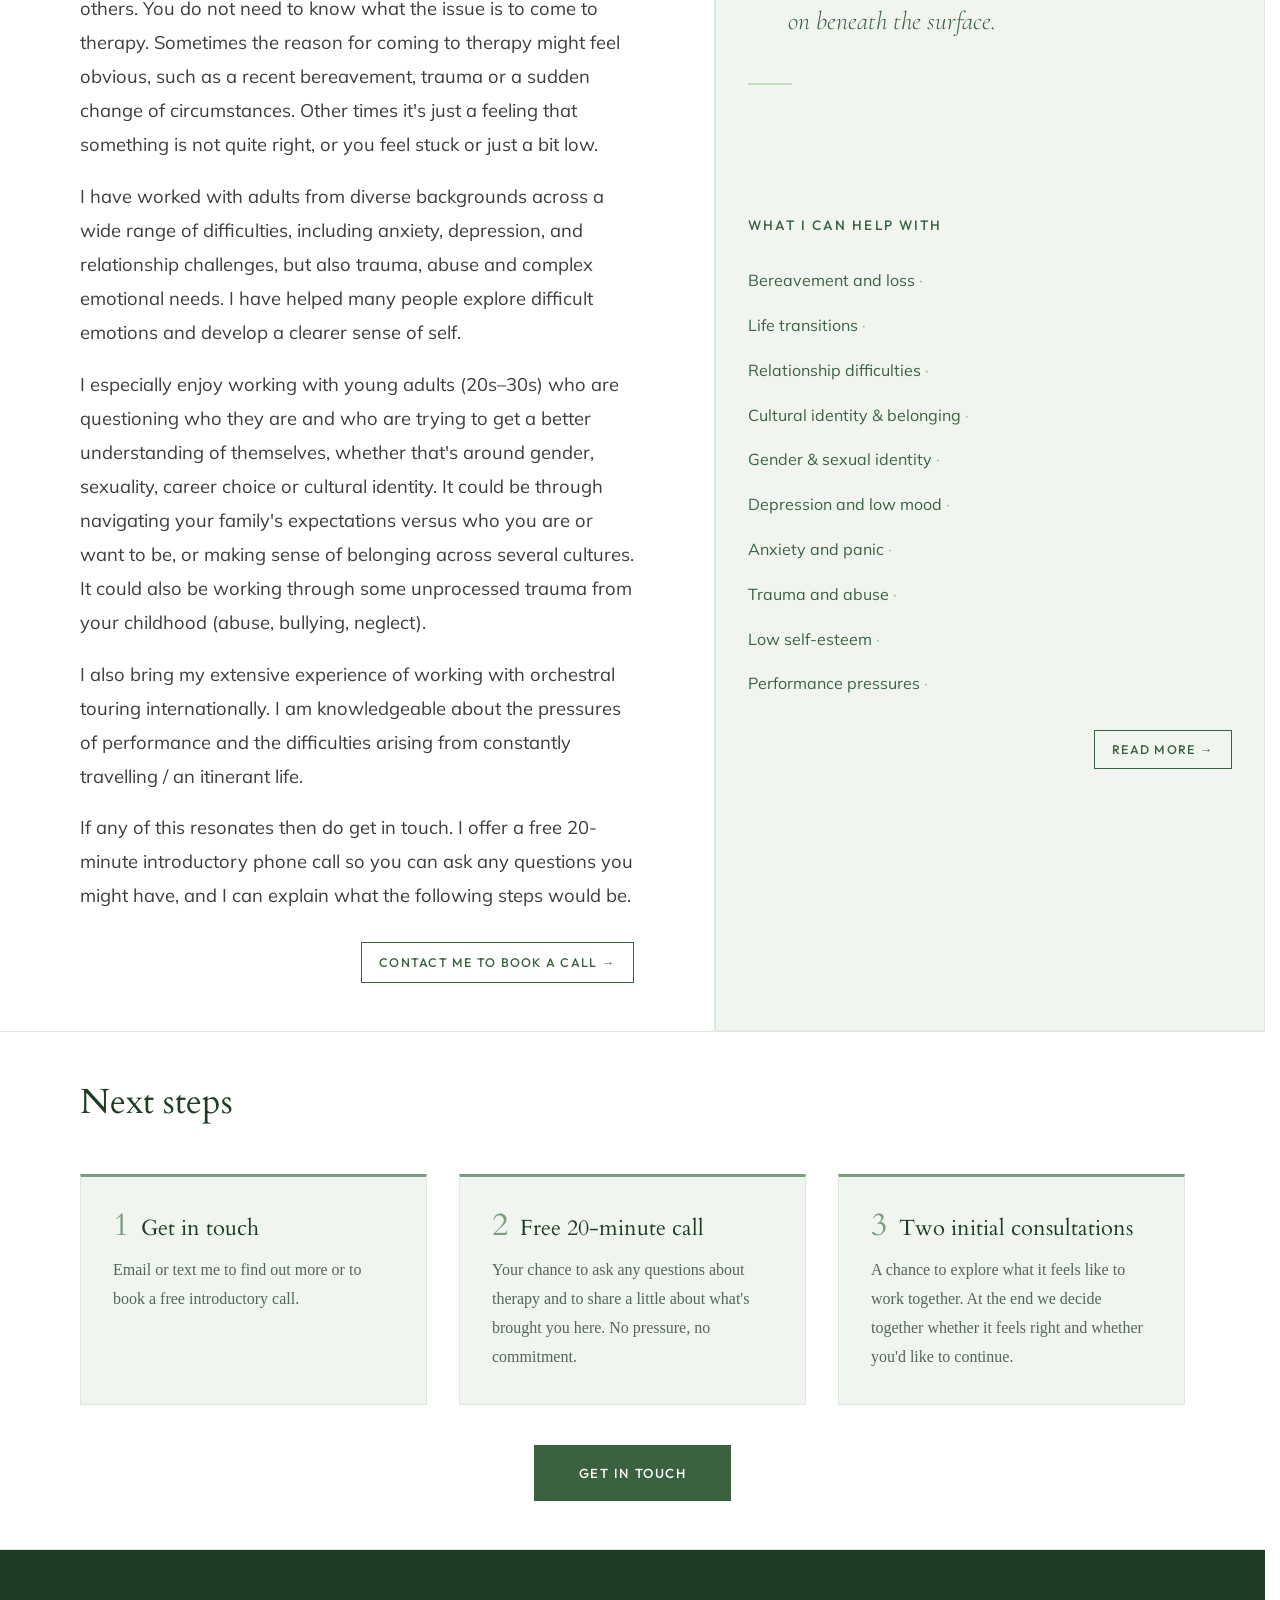
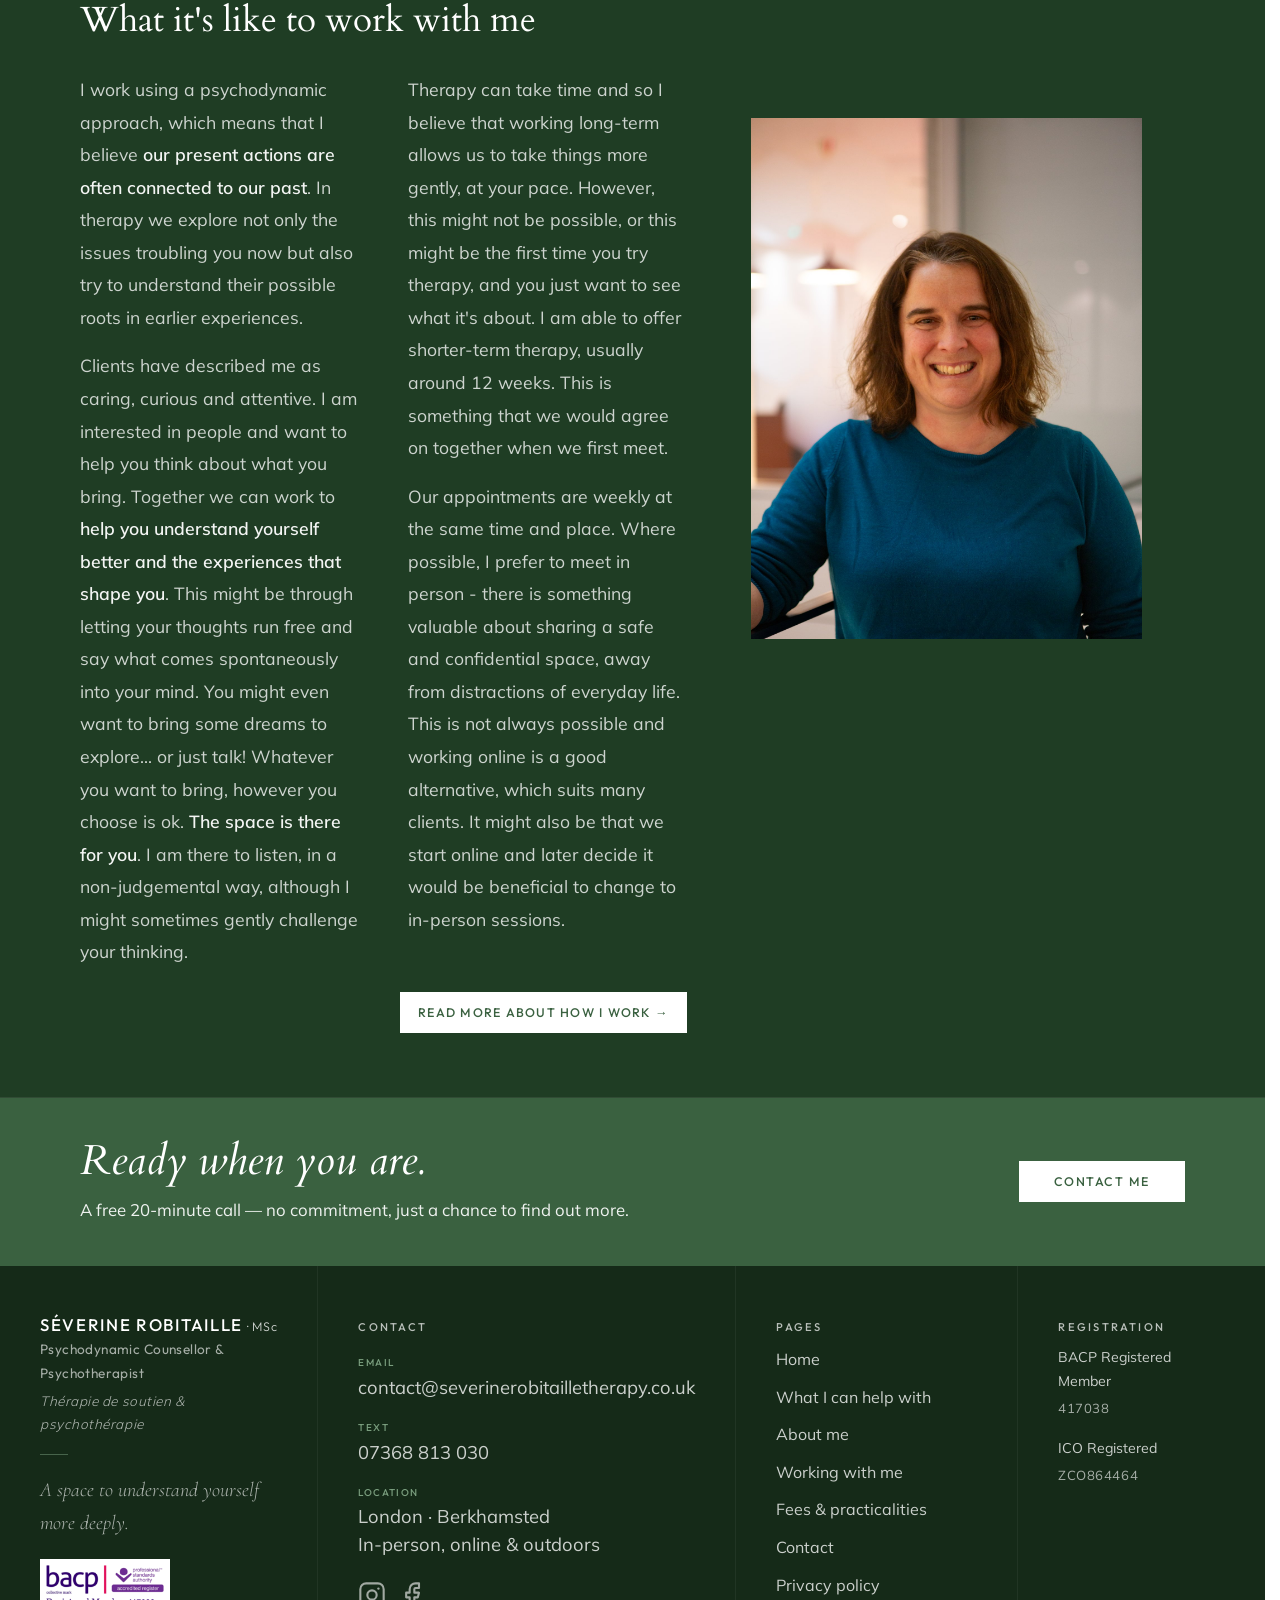
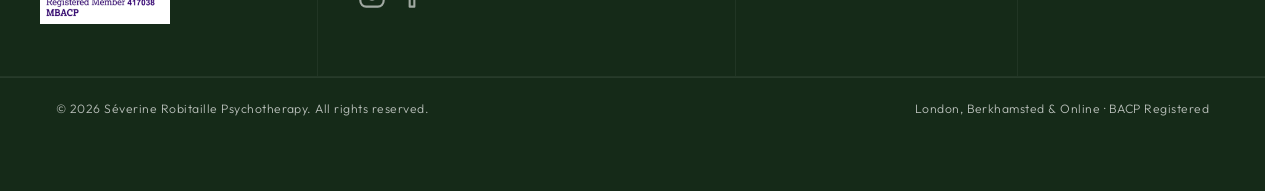
==== commit 086ba292: "Home page - reordered list on side - change eyebrow to inc Berkhamsted" ====
--- a/index.html
+++ b/index.html
@@ -1,4 +1,4 @@
-<!DOCTYPE html>
+    <!DOCTYPE html>
 <html lang="en">
 <head>
   <meta charset="UTF-8">
@@ -143,8 +143,8 @@
 
       <!-- Main content -->
       <div class="hero__body">
-        <span class="hero__tag">London · Online &amp; in-person</span>
-        <h1 class="hero__title">Online &amp; in-person psychotherapy for adults in London</h1>
+        <span class="hero__tag">Berkhamsted, London &amp Online</span>
+        <h1 class="hero__title">Online &amp; in-person psychotherapy for adults</h1>
         <p class="hero__subtitle">A safe space to understand yourself more deeply.</p>
         <div class="hero__rule"></div>
         <p class="hero__quote">You don't need to have everything figured out to start therapy. I can help you make sense of difficult feelings, understand your relationships, or explore who you are and who you want to be.</p>
@@ -198,14 +198,14 @@
     <div class="who-aside">
       <blockquote class="who-aside__quote">Whether you're dealing with something specific or just know that something needs to change, therapy can offer a space to explore what's going on beneath the surface.</blockquote>
       <p class="who-aside__heading">What I can help with</p>
-      <span class="who-aside__item">Anxiety and panic</span>
-      <span class="who-aside__item">Depression and low mood</span>
-      <span class="who-aside__item">Relationship difficulties</span>
-      <span class="who-aside__item">Trauma and abuse</span>
-      <span class="who-aside__item">Gender &amp; sexual identity</span>
-      <span class="who-aside__item">Cultural identity &amp; belonging</span>
       <span class="who-aside__item">Bereavement and loss</span>
       <span class="who-aside__item">Life transitions</span>
+      <span class="who-aside__item">Relationship difficulties</span>
+      <span class="who-aside__item">Cultural identity &amp; belonging</span>
+      <span class="who-aside__item">Gender &amp; sexual identity</span>
+      <span class="who-aside__item">Depression and low mood</span>
+      <span class="who-aside__item">Anxiety and panic</span>
+      <span class="who-aside__item">Trauma and abuse</span>
       <span class="who-aside__item">Low self-esteem</span>
       <span class="who-aside__item">Performance pressures</span>
       <a href="what-i-can-help-with.html" class="mini-btn mini-btn--sage" aria-label="Read more about what I can help with">Read more →</a>
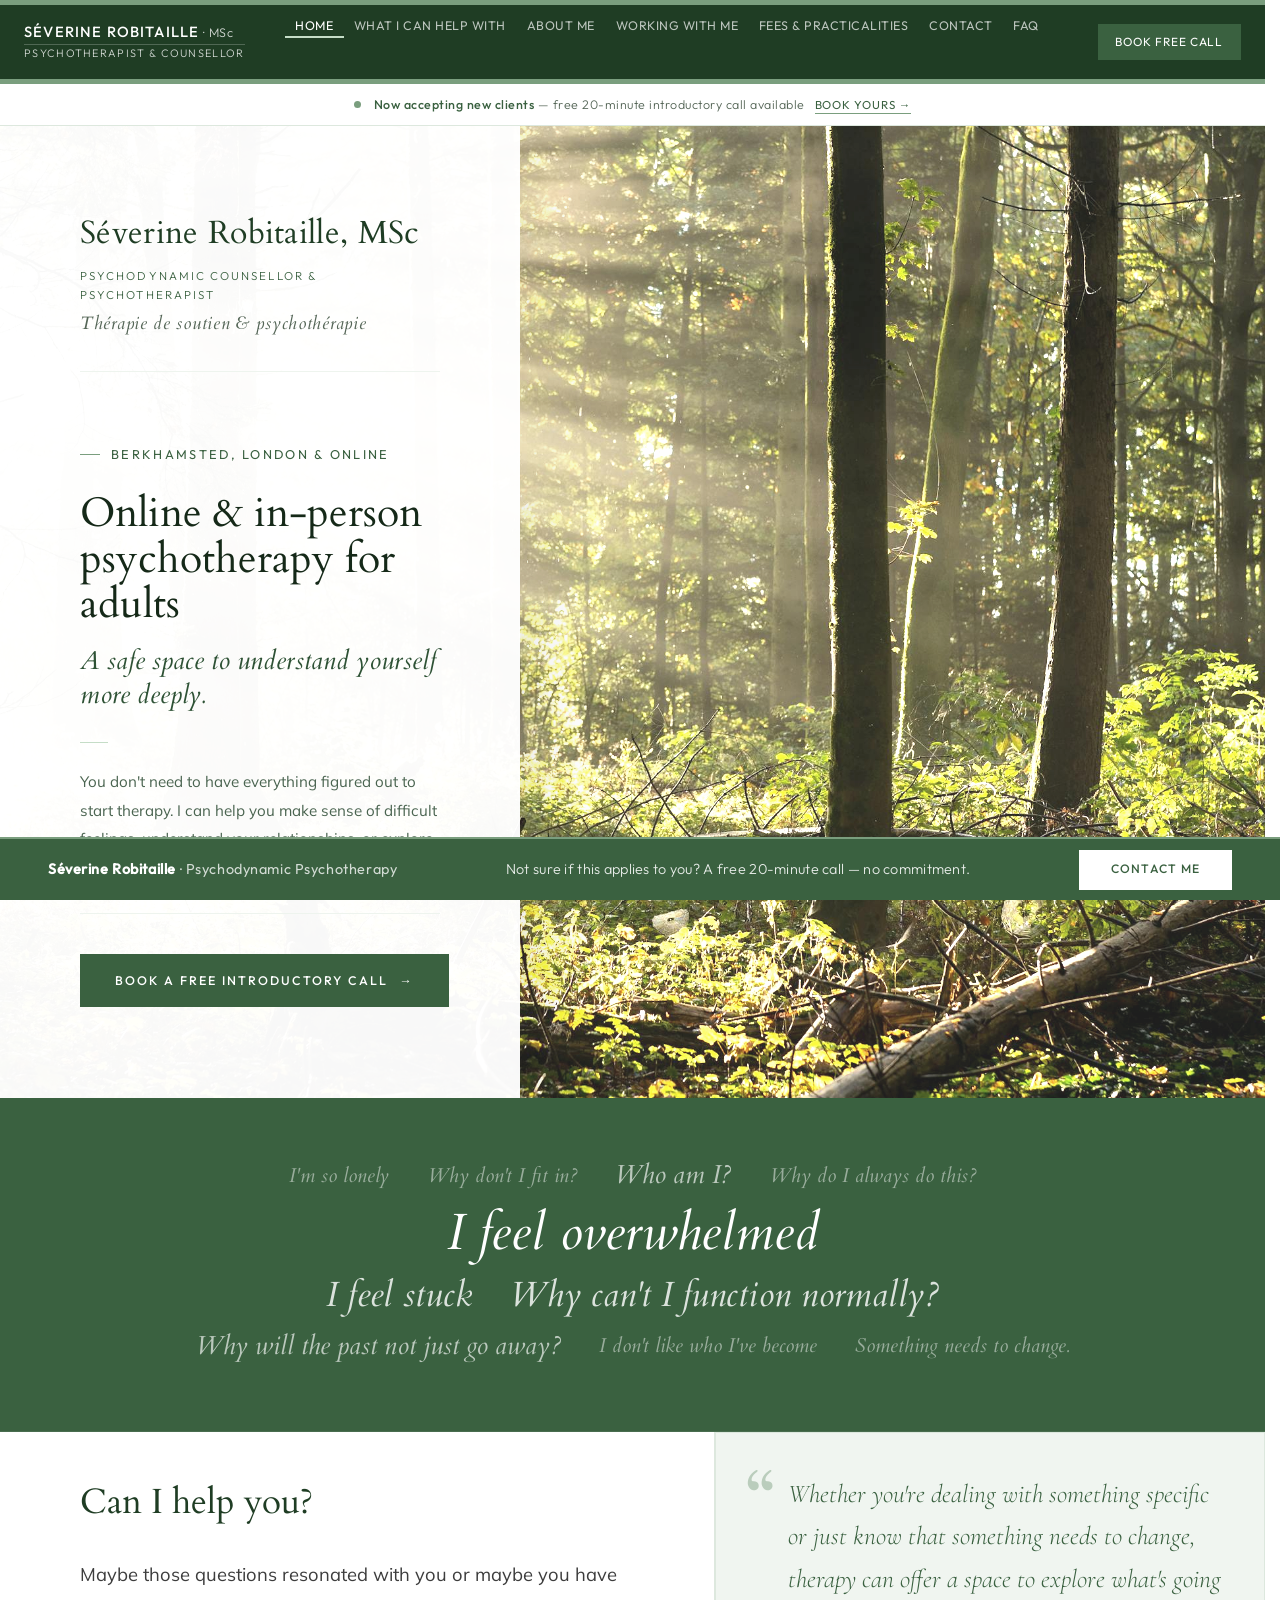
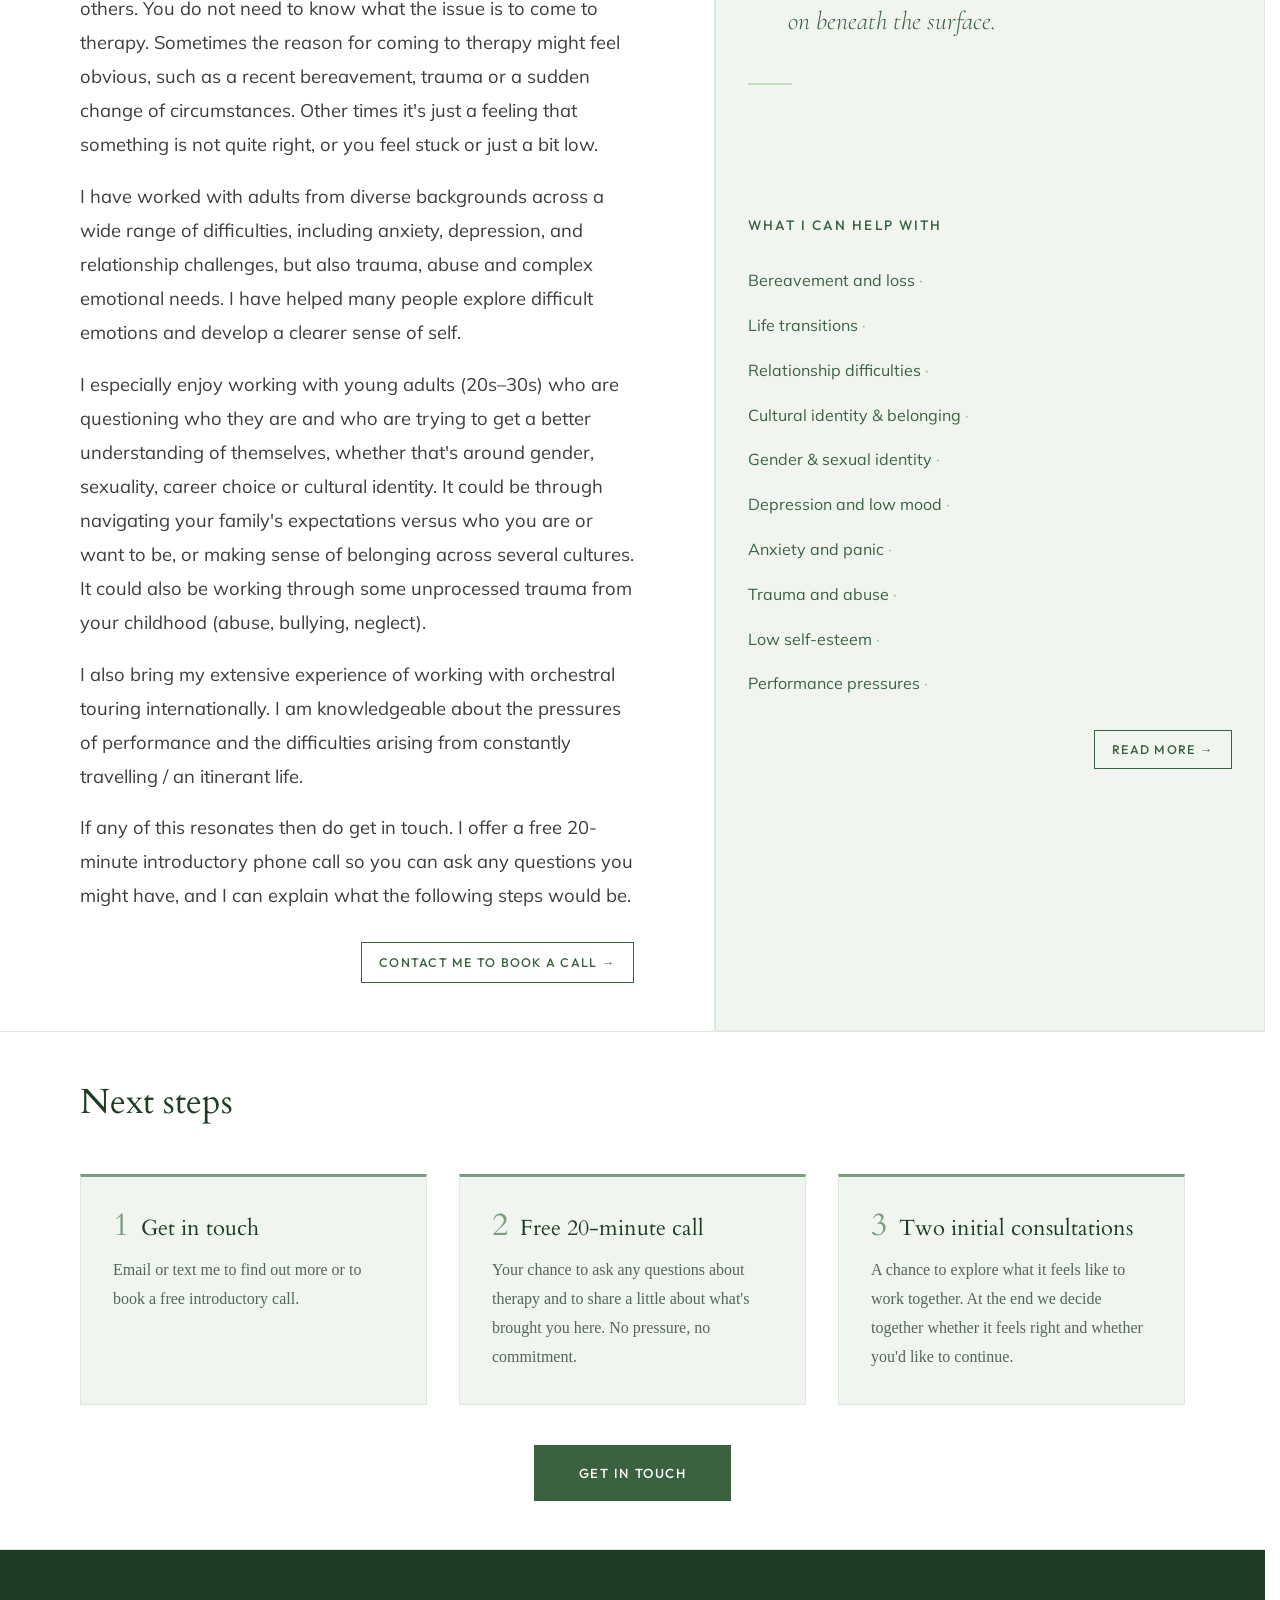
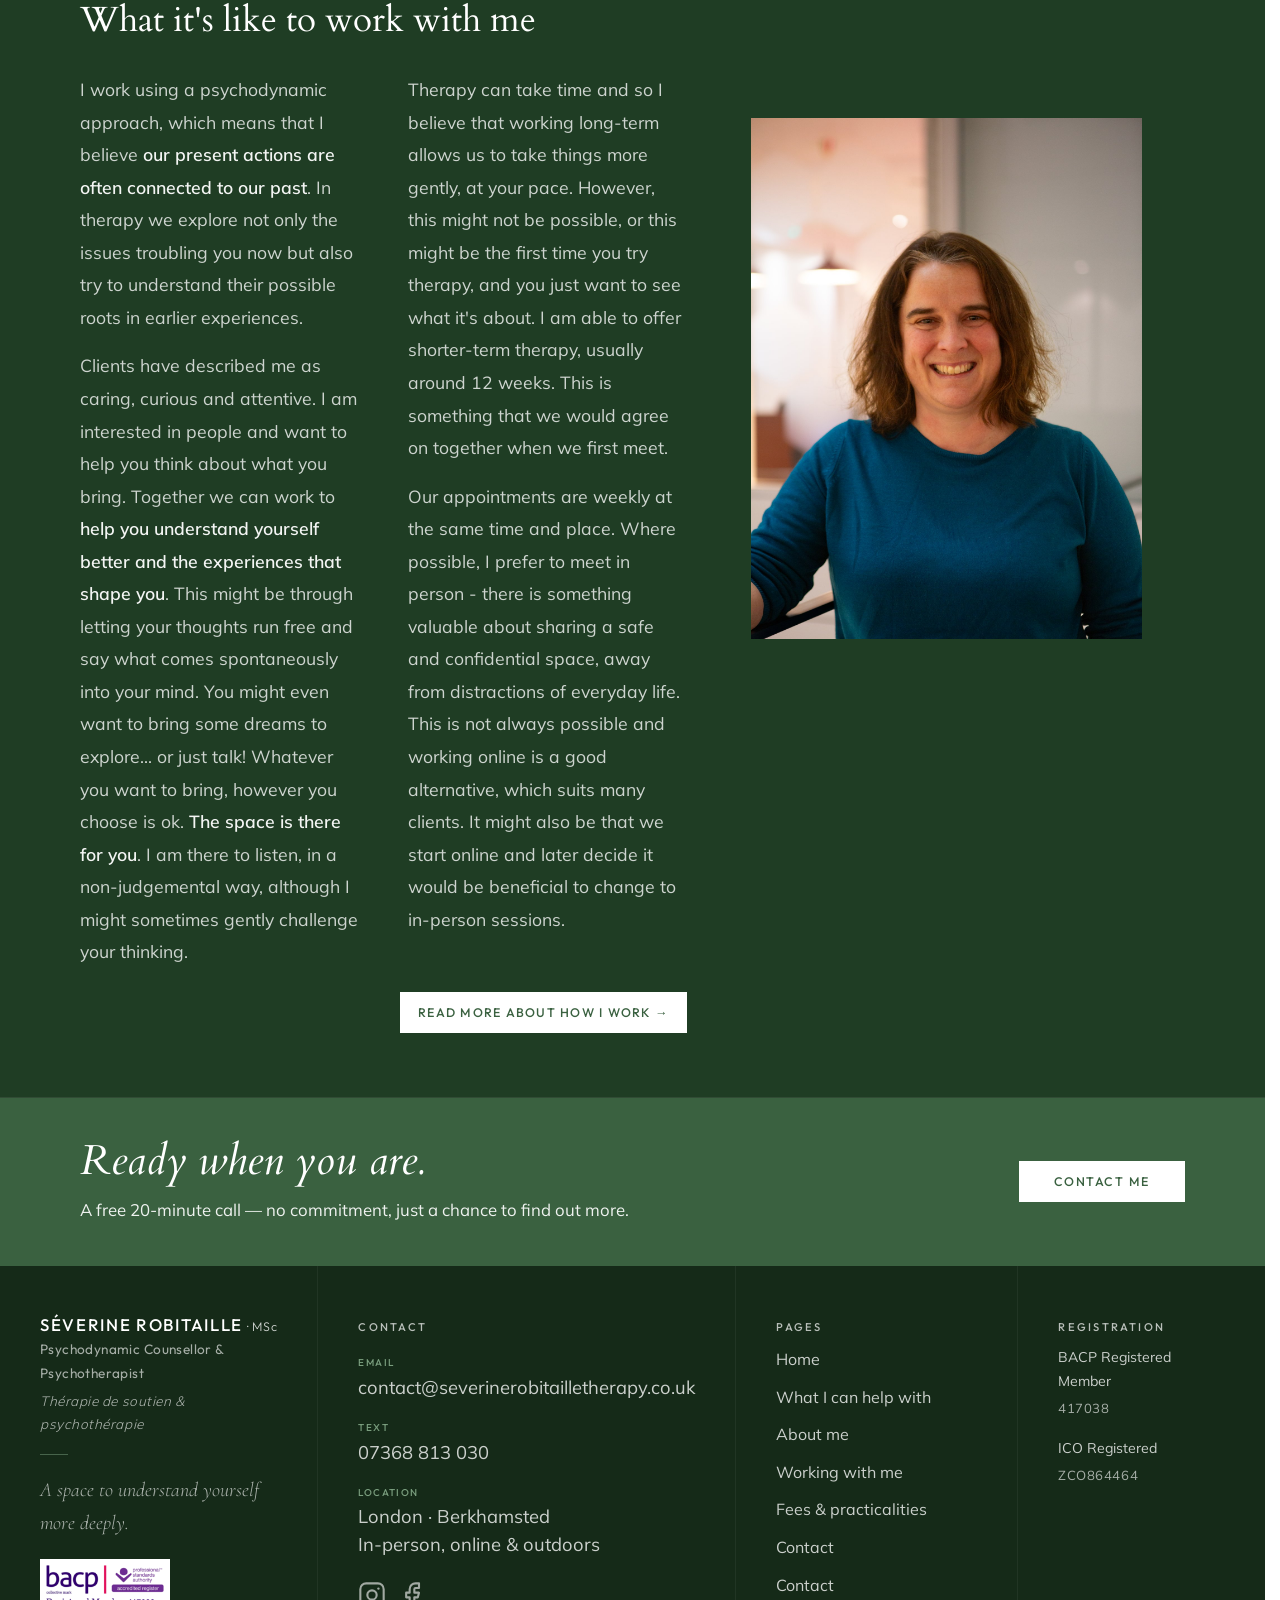
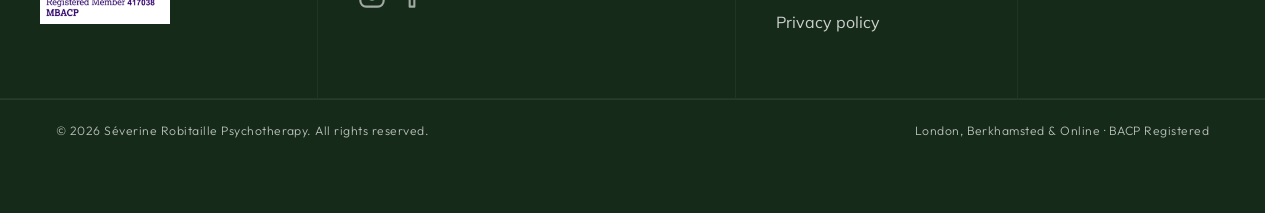
==== commit 84212ead: "Update index.html Adding FAQ to menu" ====
--- a/index.html
+++ b/index.html
@@ -3,8 +3,8 @@
 <head>
   <meta charset="UTF-8">
   <meta name="viewport" content="width=device-width, initial-scale=1.0">
-  <title>Séverine Robitaille — Psychotherapist & Counsellor, London</title>
-  <meta name="description" content="Séverine Robitaille, MSc — psychodynamic counsellor and psychotherapist near King's Cross, London. Online and in-person therapy for adults.">
+  <title>Counsellor & Psychotherapist – Berkhamsted, London & Online | Séverine Robitaille </title>
+  <meta name="description" content="Counselling for loss, grief, life changes, identity & belonging. Berkhamsted, London, online or outdoors. Séances disponibles en français.">
   <meta name="author" content="Séverine Robitaille">
   <meta name="copyright" content="© 2026 Séverine Robitaille. All images and content are protected.">
   <link rel="icon" type="image/svg+xml" href="favicon.svg">
@@ -21,24 +21,41 @@
     "@context": "https://schema.org",
     "@type": "MedicalBusiness",
     "name": "Séverine Robitaille Psychotherapy",
-    "description": "Psychodynamic counselling and psychotherapy for adults in London. Online and in-person sessions with Séverine Robitaille MSc, BACP registered.",
+    "description": "Psychodynamic counselling and psychotherapy for adults in Berkhamsted (Hertfordshire) and London. In-person, outdoor and online sessions with Séverine Robitaille MSc, BACP registered.",
     "url": "https://www.severinerobitailletherapy.co.uk",
     "telephone": "+447368813030",
     "email": "contact@severinerobitailletherapy.co.uk",
-    "address": {
-      "@type": "PostalAddress",
-      "streetAddress": "180-186 Kings Cross Road",
-      "addressLocality": "London",
-      "postalCode": "WC1X 9DE",
-      "addressCountry": "GB"
-    },
-    "geo": {
-      "@type": "GeoCoordinates",
-      "latitude": 51.5295,
-      "longitude": -0.1196
-    },
+    "address": [
+      {
+        "@type": "PostalAddress",
+        "streetAddress": "180-186 Kings Cross Road",
+        "addressLocality": "London",
+        "postalCode": "WC1X 9DE",
+        "addressCountry": "GB"
+      },
+      {
+        "@type": "PostalAddress",
+        "streetAddress": "First Floor, Buckland House, Dower Mews, Rear of 108 High Street",
+        "addressLocality": "Berkhamsted",
+        "addressRegion": "Hertfordshire",
+        "postalCode": "HP4 2BL",
+        "addressCountry": "GB"
+      }
+    ],
+    "location": [
+      {
+        "@type": "Place",
+        "name": "King's Cross practice",
+        "geo": { "@type": "GeoCoordinates", "latitude": 51.5295, "longitude": -0.1196 }
+      },
+      {
+        "@type": "Place",
+        "name": "Berkhamsted practice, Buckland House",
+        "geo": { "@type": "GeoCoordinates", "latitude": 51.7592, "longitude": -0.5605 }
+      }
+    ],
     "priceRange": "£80 per session",
-    "areaServed": "London",
+    "areaServed": ["Berkhamsted", "Hertfordshire", "Tring", "Hemel Hempstead", "Chesham", "St Albans", "Islington", "Angel", "North London", "London"],
     "availableLanguage": [
       { "@type": "Language", "name": "English" },
       { "@type": "Language", "name": "French", "alternateName": "Français" }
@@ -97,6 +114,7 @@
       <li><a href="working-with-me.html">Working with me</a></li>
       <li><a href="fees.html">Fees &amp; practicalities</a></li>
       <li><a href="contact.html">Contact</a></li>
+      <li><a href="faq.html">FAQ</a></li>
     </ul>
     <div class="nav-right">
       <div class="nav-cta"><a href="contact.html">Book Free Call</a></div>
@@ -114,6 +132,7 @@
     <a href="working-with-me.html">Working with me</a>
     <a href="fees.html">Fees &amp; practicalities</a>
     <a href="contact.html">Contact</a>
+    <a href="faq.html">FAQ</a>
     <a href="contact.html" class="mobile-nav-cta">Book Free Call</a>
   </div>
 
@@ -305,6 +324,7 @@
         <a href="about.html">About me</a>
         <a href="working-with-me.html">Working with me</a>
         <a href="fees.html">Fees &amp; practicalities</a>
+        <a href="contact.html">Contact</a>
         <a href="contact.html">Contact</a>
         <a href="privacy.html">Privacy policy</a>
       </div>
--- a/style.css
+++ b/style.css
@@ -1333,7 +1333,7 @@
 .faq-question__icon {
   font-family: var(--font-ui);
   font-size: 1.2rem;
-  color: var(--sage);
+  color: var(--forest);
   flex-shrink: 0;
   transition: transform var(--transition);
   line-height: 1;
@@ -3021,3 +3021,106 @@
     line-height: 1.75 !important;
   }
 }
+
+
+/* ════════════════════════════════════════════
+   NAV — fits 7 links + "Book Free Call" on laptops/tablets
+   (added after the FAQ page was added to the menu)
+   ════════════════════════════════════════════ */
+
+/* Laptops: tighten spacing so everything stays on one line */
+@media (min-width: 1200px) and (max-width: 1439px) {
+  .top-nav { padding: 0 1.5rem; }
+  .nav-links { margin: 0 0.5rem; }
+  .nav-links a { padding: 10px 0.65rem 0; font-size: 0.78rem; letter-spacing: 0.04em; }
+  .nav-cta { margin-left: 0.5rem; }
+  .nav-cta a { padding: 0 1.1rem; font-size: 0.74rem; letter-spacing: 0.08em; }
+  .nav-logo__name { font-size: 0.92rem; letter-spacing: 0.08em; }
+  .nav-logo__sub { letter-spacing: 0.12em; }
+}
+
+/* Small laptops & tablets: use the hamburger menu */
+@media (min-width: 769px) and (max-width: 1199px) {
+  .nav-links, .nav-cta, .nav-right { display: none !important; }
+
+  .top-nav { padding: 0 1.5rem; }
+
+  .nav-hamburger {
+    display: flex !important;
+    flex-direction: column;
+    justify-content: center;
+    gap: 5px;
+    background: none;
+    border: none;
+    cursor: pointer;
+    padding: 8px;
+    margin-left: auto;
+  }
+  .nav-hamburger span {
+    display: block;
+    width: 22px;
+    height: 1.5px;
+    background: rgba(255,255,255,0.8);
+    transition: transform 0.2s, opacity 0.2s;
+    transform-origin: center;
+  }
+  .nav-hamburger.open span:nth-child(1) { transform: translateY(6.5px) rotate(45deg); }
+  .nav-hamburger.open span:nth-child(2) { opacity: 0; }
+  .nav-hamburger.open span:nth-child(3) { transform: translateY(-6.5px) rotate(-45deg); }
+
+  .mobile-nav-panel {
+    display: none;
+    position: fixed;
+    top: 84px;
+    left: 0; right: 0;
+    background: #1f3d24;
+    border-bottom: 2px solid #7a9e7e;
+    z-index: 99;
+    flex-direction: column;
+  }
+  .mobile-nav-panel.open { display: flex; }
+  .mobile-nav-panel a {
+    font-family: 'Outfit', sans-serif;
+    font-size: 0.85rem;
+    letter-spacing: 0.1em;
+    text-transform: uppercase;
+    color: rgba(255,255,255,0.88);
+    padding: 1rem 1.5rem;
+    border-bottom: 1px solid rgba(255,255,255,0.06);
+    text-decoration: none;
+  }
+  .mobile-nav-panel a.mobile-nav-cta {
+    background: #7a9e7e;
+    color: white;
+    text-align: center;
+    border-bottom: none;
+    margin: 0.75rem 1.5rem 1rem;
+  }
+}
+
+/* Footer: two columns on tablets/small laptops so the email address doesn't push the page wider */
+@media (min-width: 769px) and (max-width: 1199px) {
+  .footer-1__top { grid-template-columns: 1fr 1fr; }
+  .footer-1__col, .footer-1__col--lower { min-width: 0; padding: 2.5rem 1.75rem; }
+  .footer-1__col--lower .contact-row,
+  .footer-1__col--lower .contact-row a { overflow-wrap: anywhere; }
+}
+
+
+/* ════════════════════════════════════════════
+   SHARED ACCESSIBILITY UTILITIES
+   ════════════════════════════════════════════ */
+
+/* Text for screen readers only (e.g. "(opens in new tab)") */
+.sr-only {
+  position: absolute;
+  width: 1px; height: 1px;
+  margin: -1px; padding: 0;
+  overflow: hidden;
+  clip: rect(0 0 0 0);
+  white-space: nowrap;
+  border: 0;
+}
+
+/* FAQ question headings wrapping the accordion buttons */
+.faq-q { margin: 0; font: inherit; }
